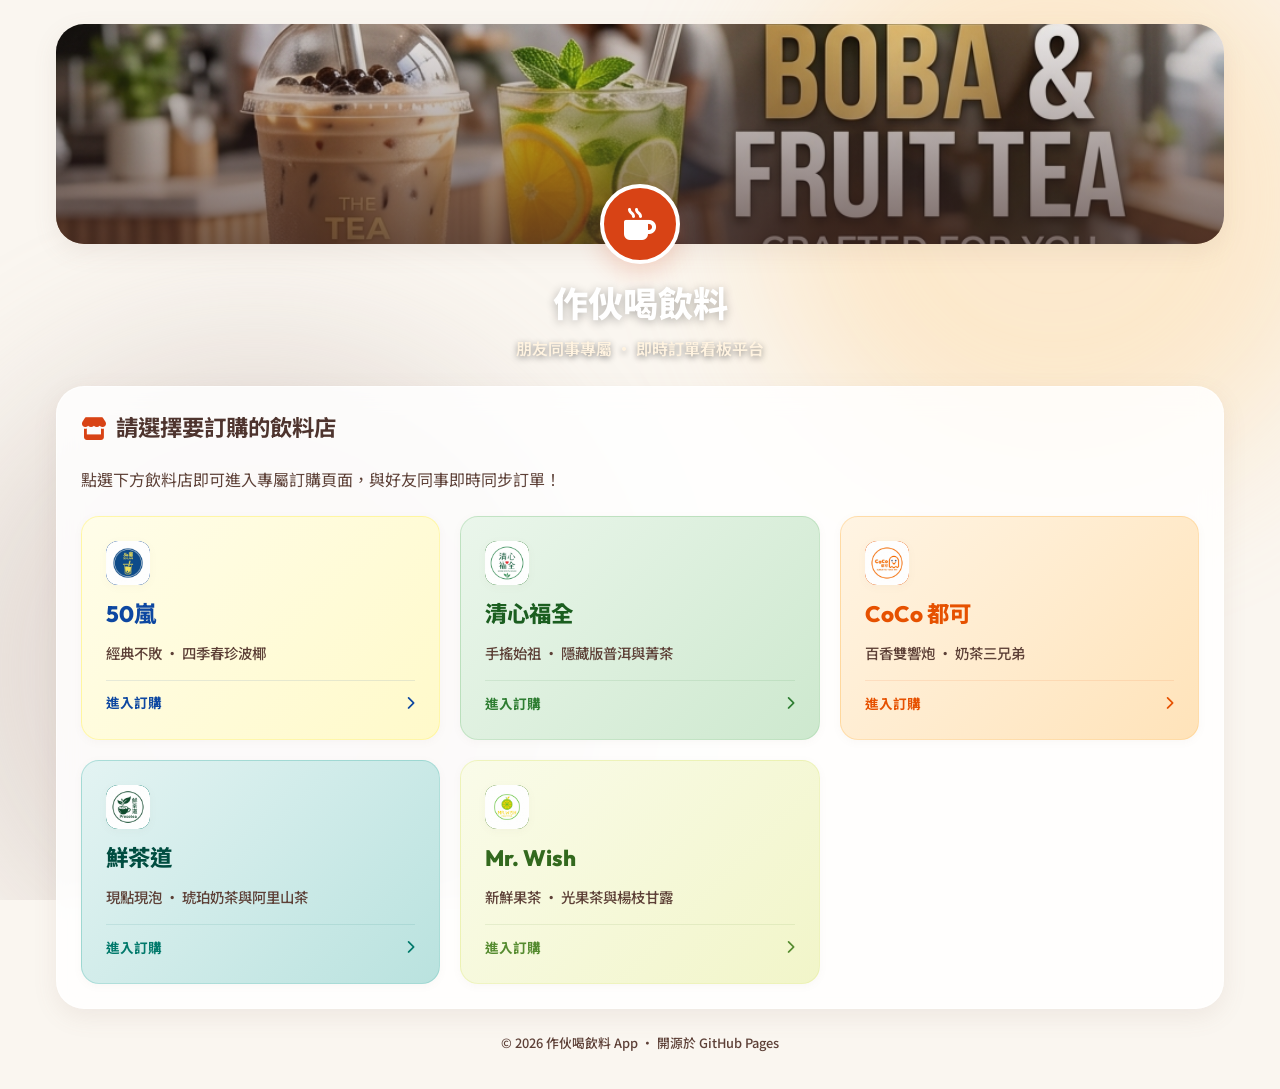
==== index.html @ 246eeb8b "feat: add brand logos to homepage cards and shop pages" ====
<!DOCTYPE html>
<html lang="zh-TW">
<head>
  <meta charset="UTF-8">
  <meta name="viewport" content="width=device-width, initial-scale=1.0">
  <title>作伙喝飲料！- 即時飲料訂購系統</title>
  
  <!-- SEO & Social Share (Open Graph) -->
  <meta name="description" content="讓朋友和同事輕鬆一起訂購飲料的即時系統。選擇喜歡的飲料店，大家就能即時看到所有人的訂單，再也不怕訂錯或漏單！">
  <meta property="og:title" content="作伙喝飲料！- 即時飲料訂購系統">
  <meta property="og:description" content="選擇飲料店、輸入姓名與冰度甜度，即時連線看板讓所有人看到目前訂購情形，快來一起訂飲料吧！">
  <meta property="og:type" content="website">
  <meta property="og:url" content="https://changyiwu.github.io/drink-ordering-gh/">
  <meta property="og:image" content="https://changyiwu.github.io/drink-ordering-gh/drink_banner.png">
  
  <!-- Noto Sans TC & Outfit Google Fonts -->
  <link rel="preconnect" href="https://fonts.googleapis.com">
  <link rel="preconnect" href="https://fonts.gstatic.com" crossorigin>
  <link href="https://fonts.googleapis.com/css2?family=Noto+Sans+TC:wght@300;400;500;700&family=Outfit:wght@300;400;600;800&display=swap" rel="stylesheet">
  
  <!-- FontAwesome Icons for modern look -->
  <link rel="stylesheet" href="https://cdnjs.cloudflare.com/ajax/libs/font-awesome/6.4.0/css/all.min.css">
  
  <!-- Custom CSS -->
  <link rel="stylesheet" href="styles.css">
</head>
<body>
  <!-- Background decorative blobs for premium gradient UI -->
  <div class="glass-bg-blobs">
    <div class="blob blob-1"></div>
    <div class="blob blob-2"></div>
  </div>

  <div class="app-container">
    <!-- Header banner section -->
    <header class="app-header">
      <div class="banner-wrapper">
        <img src="drink_banner.png" alt="美味茶飲橫幅" class="header-banner">
        <div class="banner-overlay"></div>
      </div>
      <div class="header-title-container">
        <div class="logo-badge"><i class="fa-solid fa-mug-hot"></i></div>
        <h1>作伙喝飲料</h1>
        <p class="subtitle">朋友同事專屬 · 即時訂單看板平台</p>
      </div>
    </header>

    <main class="app-main">
      <section class="shop-selection-section glass-card" style="grid-column: 1 / -1;">
        <h2><i class="fa-solid fa-store"></i> 請選擇要訂購的飲料店</h2>
        <p class="section-desc" style="color: var(--text-muted); margin-bottom: 24px; font-size: 1rem;">點選下方飲料店即可進入專屬訂購頁面，與好友同事即時同步訂單！</p>
        
        <div class="shop-grid">
          <a href="shop.html?shop=50lan" class="shop-card theme-50lan">
            <div class="shop-card-content">
              <div class="shop-logo"><img src="logo_50lan.png" alt="50嵐 Logo"></div>
              <h3>50嵐</h3>
              <p>經典不敗 ‧ 四季春珍波椰</p>
            </div>
            <div class="shop-card-action">
              <span>進入訂購</span> <i class="fa-solid fa-chevron-right"></i>
            </div>
          </a>

          <a href="shop.html?shop=chingshin" class="shop-card theme-chingshin">
            <div class="shop-card-content">
              <div class="shop-logo"><img src="logo_chingshin.png" alt="清心福全 Logo"></div>
              <h3>清心福全</h3>
              <p>手搖始祖 ‧ 隱藏版普洱與菁茶</p>
            </div>
            <div class="shop-card-action">
              <span>進入訂購</span> <i class="fa-solid fa-chevron-right"></i>
            </div>
          </a>

          <a href="shop.html?shop=coco" class="shop-card theme-coco">
            <div class="shop-card-content">
              <div class="shop-logo"><img src="logo_coco.png" alt="CoCo 都可 Logo"></div>
              <h3>CoCo 都可</h3>
              <p>百香雙響炮 ‧ 奶茶三兄弟</p>
            </div>
            <div class="shop-card-action">
              <span>進入訂購</span> <i class="fa-solid fa-chevron-right"></i>
            </div>
          </a>

          <a href="shop.html?shop=presotea" class="shop-card theme-presotea">
            <div class="shop-card-content">
              <div class="shop-logo"><img src="logo_presotea.png" alt="鮮茶道 Logo"></div>
              <h3>鮮茶道</h3>
              <p>現點現泡 ‧ 琥珀奶茶與阿里山茶</p>
            </div>
            <div class="shop-card-action">
              <span>進入訂購</span> <i class="fa-solid fa-chevron-right"></i>
            </div>
          </a>

          <a href="shop.html?shop=mrwish" class="shop-card theme-mrwish">
            <div class="shop-card-content">
              <div class="shop-logo"><img src="logo_mrwish.png" alt="Mr. Wish Logo"></div>
              <h3>Mr. Wish</h3>
              <p>新鮮果茶 ‧ 光果茶與楊枝甘露</p>
            </div>
            <div class="shop-card-action">
              <span>進入訂購</span> <i class="fa-solid fa-chevron-right"></i>
            </div>
          </a>
        </div>
      </section>
    </main>

    <footer class="app-footer">
      <p>© 2026 作伙喝飲料 App · 開源於 GitHub Pages</p>
    </footer>
  </div>
</body>
</html>
---- styles.css ----
/* Base System Tokens */
:root {
  --font-main: 'Noto Sans TC', sans-serif;
  --font-display: 'Outfit', 'Noto Sans TC', sans-serif;

  /* Color Palette - Elegant Tea & Coffee Theme */
  --bg-primary: #FAF6F0;
  --text-main: #3E2723;
  --text-muted: #5D4037; /* Darker warm brown for better contrast */
  
  --primary-color: #D84315; /* Rich Amber Orange */
  --primary-light: #FF8A65;
  --primary-dark: #BF360C;
  --primary-glow: rgba(216, 67, 21, 0.2);

  --accent-color: #4E342E; /* Warm Espresso Brown */
  --accent-glow: rgba(78, 52, 46, 0.15);
  
  --card-bg-light: rgba(255, 255, 255, 0.85);
  --card-border: rgba(255, 255, 255, 0.6);
  --input-bg: #FFFFFF;
  --input-border: #E0D4C3;
  --input-focus-border: #D84315;
  
  --shadow-sm: 0 2px 8px rgba(141, 110, 99, 0.05);
  --shadow-md: 0 8px 24px rgba(141, 110, 99, 0.1);
  --shadow-lg: 0 16px 48px rgba(141, 110, 99, 0.15);
  
  --radius-sm: 10px;
  --radius-md: 18px;
  --radius-lg: 28px;
  
  --transition-smooth: all 0.3s cubic-bezier(0.25, 0.8, 0.25, 1);
  --transition-fast: all 0.15s ease;
}

/* Reset & Base Styles */
* {
  box-sizing: border-box;
  margin: 0;
  padding: 0;
}

body {
  font-family: var(--font-main);
  background-color: var(--bg-primary);
  color: var(--text-main);
  min-height: 100vh;
  min-height: 100dvh; /* Dynamic viewport height for modern browsers & in-app browsers */
  overflow-x: hidden;
  position: relative;
  line-height: 1.6;
}

/* Ambient Background Blobs for Glassmorphism depth */
.glass-bg-blobs {
  position: fixed;
  top: 0;
  left: 0;
  width: 100vw;
  height: 100vh;
  z-index: -1;
  overflow: hidden;
  pointer-events: none;
}

.blob {
  position: absolute;
  border-radius: 50%;
  filter: blur(80px);
  opacity: 0.45;
  animation: floatBlobs 12s infinite alternate ease-in-out;
}

.blob-1 {
  top: -10%;
  right: -5%;
  width: 45vw;
  height: 45vw;
  background: radial-gradient(circle, #FFE0B2 0%, #FFCC80 100%);
}

.blob-2 {
  bottom: -10%;
  left: -5%;
  width: 50vw;
  height: 50vw;
  background: radial-gradient(circle, #D7CCC8 0%, #BCAAA4 100%);
  animation-delay: -4s;
}

@keyframes floatBlobs {
  0% {
    transform: translate(0, 0) scale(1);
  }
  100% {
    transform: translate(4%, 6%) scale(1.1);
  }
}

/* Main Layout Wrapper */
.app-container {
  max-width: 1200px;
  margin: 0 auto;
  padding: 24px 16px;
  display: flex;
  flex-direction: column;
  min-height: 100vh;
  min-height: 100dvh;
}

/* Header & Banner Styles */
.app-header {
  margin-bottom: 24px;
  text-align: center;
  position: relative;
}

.banner-wrapper {
  width: 100%;
  height: 220px;
  border-radius: var(--radius-lg);
  overflow: hidden;
  position: relative;
  box-shadow: var(--shadow-md);
}

.header-banner {
  width: 100%;
  height: 100%;
  object-fit: cover;
  object-position: center;
  transition: var(--transition-smooth);
}

.banner-wrapper:hover .header-banner {
  transform: scale(1.03);
}

.banner-overlay {
  position: absolute;
  top: 0;
  left: 0;
  width: 100%;
  height: 100%;
  background: linear-gradient(to bottom, rgba(62, 39, 35, 0.1), rgba(62, 39, 35, 0.7));
}

.header-title-container {
  margin-top: -60px;
  position: relative;
  z-index: 10;
  padding: 0 20px;
}

.logo-badge {
  width: 80px;
  height: 80px;
  background-color: var(--primary-color);
  color: #FFFFFF;
  border-radius: 50%;
  display: inline-flex;
  align-items: center;
  justify-content: center;
  font-size: 2rem;
  box-shadow: 0 8px 24px var(--primary-glow);
  border: 4px solid #FFFFFF;
  margin-bottom: 12px;
}

.app-header h1 {
  font-family: var(--font-display);
  font-size: 2.2rem;
  font-weight: 800;
  color: #FFFFFF;
  text-shadow: 0 2px 10px rgba(0,0,0,0.3);
  margin-bottom: 4px;
}

.app-header .subtitle {
  font-size: 1rem;
  color: #FFF3E0; /* Brighter cream for better contrast */
  font-weight: 600; /* Slightly bolder */
  text-shadow: 0 2px 6px rgba(0,0,0,0.45);
}

/* Responsive Main Grid */
.app-main {
  display: grid;
  grid-template-columns: 1fr;
  gap: 24px;
  flex-grow: 1;
}

@media (min-width: 900px) {
  .app-main {
    grid-template-columns: 380px 1fr;
    align-items: start;
  }
}

/* Glassmorphism Cards */
.glass-card {
  background: var(--card-bg-light);
  border: 1px solid var(--card-border);
  border-radius: var(--radius-lg);
  padding: 24px;
  box-shadow: var(--shadow-md);
  backdrop-filter: blur(12px);
  -webkit-backdrop-filter: blur(12px);
  transition: var(--transition-smooth);
}

.glass-card:hover {
  box-shadow: var(--shadow-lg);
  border-color: rgba(255, 255, 255, 0.85);
}

/* Headings */
h2 {
  font-family: var(--font-display);
  font-size: 1.4rem;
  font-weight: 700;
  margin-bottom: 20px;
  color: var(--accent-color);
  display: flex;
  align-items: center;
  gap: 10px;
}

h2 i {
  color: var(--primary-color);
}

/* Form Styles */
.input-group {
  display: flex;
  flex-direction: column;
  margin-bottom: 18px;
  position: relative;
}

.input-group label {
  font-size: 0.9rem;
  font-weight: 700;
  color: var(--text-muted);
  margin-bottom: 8px;
  display: flex;
  align-items: center;
  gap: 6px;
}

.input-group label i {
  color: var(--primary-light);
}

.required {
  color: var(--primary-color);
  margin-left: 2px;
}

input[type="text"],
input[type="number"],
select {
  width: 100%;
  padding: 12px 16px;
  font-size: 1rem;
  font-family: var(--font-main);
  background-color: var(--input-bg);
  border: 1.5px solid var(--input-border);
  border-radius: var(--radius-sm);
  color: var(--text-main);
  outline: none;
  transition: var(--transition-smooth);
}

input[type="text"]:focus,
input[type="number"]:focus,
select:focus {
  border-color: var(--input-focus-border);
  box-shadow: 0 0 0 4px var(--primary-glow);
}

/* Number Stepper Custom Design */
.number-stepper {
  display: flex;
  align-items: center;
  border: 1.5px solid var(--input-border);
  border-radius: var(--radius-sm);
  background-color: var(--input-bg);
  overflow: hidden;
  transition: var(--transition-smooth);
}

.number-stepper:focus-within {
  border-color: var(--input-focus-border);
  box-shadow: 0 0 0 4px var(--primary-glow);
}

.number-stepper input[type="number"] {
  border: none;
  text-align: center;
  padding: 10px;
  border-radius: 0;
  -moz-appearance: textfield;
}

.number-stepper input[type="number"]::-webkit-outer-spin-button,
.number-stepper input[type="number"]::-webkit-inner-spin-button {
  -webkit-appearance: none;
  margin: 0;
}

.stepper-btn {
  background: none;
  border: none;
  width: 44px;
  height: 44px;
  cursor: pointer;
  color: var(--text-muted);
  display: flex;
  align-items: center;
  justify-content: center;
  transition: var(--transition-fast);
}

.stepper-btn:hover {
  background-color: #F5EBE0;
  color: var(--primary-color);
}

/* Select wrapper and arrow */
.select-wrapper {
  position: relative;
  width: 100%;
}

select {
  appearance: none;
  -webkit-appearance: none;
  -moz-appearance: none;
  padding-right: 40px;
  cursor: pointer;
}

select:invalid {
  color: #7D6B60;
}

input::placeholder {
  color: #7D6B60;
  opacity: 0.7;
}

input::-webkit-input-placeholder {
  color: #7D6B60;
  opacity: 0.7;
}

.select-arrow {
  position: absolute;
  right: 16px;
  top: 50%;
  transform: translateY(-50%);
  color: var(--text-muted);
  pointer-events: none;
  font-size: 0.9rem;
  transition: var(--transition-smooth);
}

select:focus + .select-arrow {
  color: var(--primary-color);
  transform: translateY(-50%) rotate(180deg);
}

.form-row {
  display: flex;
  gap: 16px;
}

.width-half {
  flex: 1;
}

/* Submit Button */
.submit-btn {
  width: 100%;
  background-color: var(--primary-color);
  color: #FFFFFF;
  border: none;
  border-radius: var(--radius-sm);
  padding: 14px;
  font-size: 1.1rem;
  font-weight: 700;
  font-family: var(--font-display);
  cursor: pointer;
  display: flex;
  align-items: center;
  justify-content: center;
  gap: 8px;
  box-shadow: 0 4px 12px var(--primary-glow);
  transition: var(--transition-smooth);
  margin-top: 10px;
}

.submit-btn:hover {
  background-color: var(--primary-dark);
  transform: translateY(-2px);
  box-shadow: 0 6px 20px var(--primary-glow);
}

.submit-btn:active {
  transform: translateY(0);
}

/* Form Validation Error Styles */
.input-group.invalid input,
.input-group.invalid select,
.input-group.invalid .number-stepper {
  border-color: #E53935;
}

.input-group.invalid .error-msg {
  display: block;
}

.error-msg {
  font-size: 0.8rem;
  color: #E53935;
  margin-top: 5px;
  display: none;
  font-weight: 500;
}

/* Stats Cards Dashboard */
.board-header {
  display: flex;
  justify-content: space-between;
  align-items: center;
  margin-bottom: 20px;
  flex-wrap: wrap;
  gap: 10px;
}

.board-header h2 {
  margin-bottom: 0;
}

.live-indicator {
  display: inline-flex;
  align-items: center;
  gap: 6px;
  background-color: rgba(76, 175, 80, 0.12);
  color: #2E7D32;
  padding: 6px 12px;
  border-radius: 20px;
  font-size: 0.85rem;
  font-weight: 700;
  border: 1px solid rgba(76, 175, 80, 0.2);
}

.pulse-dot {
  width: 8px;
  height: 8px;
  background-color: #4CAF50;
  border-radius: 50%;
  animation: pulse 1.5s infinite;
}

@keyframes pulse {
  0% {
    transform: scale(0.95);
    box-shadow: 0 0 0 0 rgba(76, 175, 80, 0.7);
  }
  70% {
    transform: scale(1);
    box-shadow: 0 0 0 8px rgba(76, 175, 80, 0);
  }
  100% {
    transform: scale(0.95);
    box-shadow: 0 0 0 0 rgba(76, 175, 80, 0);
  }
}

.stats-container {
  display: grid;
  grid-template-columns: 1fr 1fr;
  gap: 16px;
  margin-bottom: 24px;
}

.stat-card {
  background-color: rgba(255, 255, 255, 0.6);
  border: 1px solid rgba(255, 255, 255, 0.4);
  padding: 16px;
  border-radius: var(--radius-md);
  display: flex;
  align-items: center;
  gap: 12px;
  transition: var(--transition-smooth);
}

.stat-card:hover {
  transform: translateY(-2px);
  background-color: rgba(255, 255, 255, 0.95);
}

.stat-icon {
  width: 48px;
  height: 48px;
  border-radius: var(--radius-sm);
  display: flex;
  align-items: center;
  justify-content: center;
  font-size: 1.3rem;
}

.icon-blue {
  background-color: #E3F2FD;
  color: #1E88E5;
}

.icon-orange {
  background-color: #FBE9E7;
  color: #D84315;
}

.stat-info {
  display: flex;
  flex-direction: column;
}

.stat-label {
  font-size: 0.8rem;
  color: var(--text-muted);
  font-weight: 500;
}

.stat-value {
  font-family: var(--font-display);
  font-size: 1.4rem;
  font-weight: 800;
  color: var(--accent-color);
}

/* Orders List & Table styling */
.orders-list-wrapper {
  display: flex;
  flex-direction: column;
  overflow: hidden;
  border: 1px solid rgba(224, 212, 195, 0.5);
  border-radius: var(--radius-md);
  background-color: rgba(255, 255, 255, 0.4);
}

.orders-table-header {
  display: grid;
  grid-template-columns: 2.5fr 3.5fr 4fr 1.5fr 1fr;
  padding: 14px 16px;
  background-color: rgba(224, 212, 195, 0.3);
  font-weight: 700;
  font-size: 0.9rem;
  color: var(--accent-color);
  border-bottom: 1px solid rgba(224, 212, 195, 0.5);
}

.orders-list {
  max-height: 400px;
  overflow-y: auto;
  min-height: 100px;
}

.order-row {
  display: grid;
  grid-template-columns: 2.5fr 3.5fr 4fr 1.5fr 1fr;
  padding: 14px 16px;
  border-bottom: 1px solid rgba(224, 212, 195, 0.3);
  align-items: center;
  font-size: 0.95rem;
  background-color: rgba(255, 255, 255, 0.25);
  animation: slideIn 0.3s ease-out;
  transition: var(--transition-fast);
}

@keyframes slideIn {
  from {
    opacity: 0;
    transform: translateY(8px);
  }
  to {
    opacity: 1;
    transform: translateY(0);
  }
}

.order-row:last-child {
  border-bottom: none;
}

.order-row:hover {
  background-color: rgba(255, 255, 255, 0.7);
}

.col-name {
  font-weight: 700;
  color: var(--accent-color);
}

.col-drink {
  font-weight: 500;
  color: var(--text-main);
  padding-right: 8px;
}

.badge-wrapper {
  display: flex;
  gap: 6px;
  flex-wrap: wrap;
}

.badge {
  display: inline-flex;
  align-items: center;
  padding: 3px 8px;
  border-radius: 6px;
  font-size: 0.75rem;
  font-weight: 700;
}

.badge-sweetness {
  background-color: #FFF3E0;
  color: #D84315; /* Darker amber-orange */
  border: 1px solid #FFCC80;
}

.badge-ice {
  background-color: #E0F7FA;
  color: #006064; /* Darker cyan */
  border: 1px solid #80DEEA;
}

.badge-cups {
  background-color: var(--primary-glow);
  color: var(--primary-dark);
  font-weight: 800;
  padding: 4px 8px;
  border-radius: 8px;
  font-size: 0.9rem;
  display: inline-block;
  text-align: center;
}

.delete-order-btn {
  background: none;
  border: none;
  color: #C62828;
  cursor: pointer;
  opacity: 0.5;
  width: 32px;
  height: 32px;
  border-radius: 50%;
  display: inline-flex;
  align-items: center;
  justify-content: center;
  transition: var(--transition-fast);
}

.delete-order-btn:hover {
  opacity: 1;
  background-color: #FFEBEE;
}

/* Skeleton Loading styles */
.skeleton-loader {
  padding: 16px;
}

.skeleton-row {
  height: 36px;
  background: linear-gradient(90deg, rgba(224, 212, 195, 0.2) 25%, rgba(224, 212, 195, 0.4) 37%, rgba(224, 212, 195, 0.2) 63%);
  background-size: 400% 100%;
  animation: skeleton-loading 1.4s ease infinite;
  margin-bottom: 12px;
  border-radius: 6px;
}

.skeleton-row:last-child {
  margin-bottom: 0;
}

@keyframes skeleton-loading {
  0% {
    background-position: 100% 50%;
  }
  100% {
    background-position: 0% 50%;
  }
}

/* Empty State Card */
.empty-state {
  display: flex;
  flex-direction: column;
  align-items: center;
  justify-content: center;
  padding: 48px 24px;
  text-align: center;
}

.empty-icon {
  font-size: 3rem;
  color: var(--text-muted);
  opacity: 0.4;
  margin-bottom: 12px;
  animation: wobble 3s infinite ease-in-out;
}

@keyframes wobble {
  0%, 100% { transform: rotate(0deg); }
  15% { transform: rotate(-5deg); }
  30% { transform: rotate(5deg); }
  45% { transform: rotate(-3deg); }
  60% { transform: rotate(3deg); }
}

.empty-state h3 {
  font-size: 1.1rem;
  color: var(--accent-color);
  margin-bottom: 4px;
}

.empty-state p {
  font-size: 0.9rem;
  color: var(--text-muted);
}

.hidden {
  display: none !important;
}

/* Responsive Table Layout for In-App Mobile Browsers */
@media (max-width: 650px) {
  .orders-table-header {
    display: none;
  }

  .order-row {
    grid-template-columns: 1fr 1fr;
    grid-template-rows: auto auto;
    gap: 8px;
    padding: 16px;
    border-bottom: 1px solid rgba(224, 212, 195, 0.4);
  }

  .col-name {
    grid-column: 1;
    grid-row: 1;
    font-size: 1.1rem;
  }

  .col-cups {
    grid-column: 2;
    grid-row: 1;
    text-align: right;
  }

  .col-drink {
    grid-column: 1;
    grid-row: 2;
    font-size: 0.95rem;
    color: var(--text-main);
  }

  .col-specs {
    grid-column: 1 / span 2;
    grid-row: 3;
    margin-top: 4px;
  }

  .col-action {
    grid-column: 2;
    grid-row: 2;
    text-align: right;
    align-self: center;
  }

  .delete-order-btn {
    opacity: 0.9;
  }
}

/* Footer */
.app-footer {
  text-align: center;
  padding: 24px 0 12px;
  font-size: 0.8rem;
  color: var(--text-muted);
  font-weight: 500;
}

/* Toast Notification styling */
.toast {
  position: fixed;
  bottom: 24px;
  left: 50%;
  transform: translateX(-50%) translateY(0);
  background-color: var(--accent-color);
  color: #FFFFFF;
  padding: 12px 24px;
  border-radius: 30px;
  box-shadow: var(--shadow-lg);
  z-index: 999;
  font-weight: 700;
  display: flex;
  align-items: center;
  gap: 10px;
  animation: toastFadeIn 0.3s cubic-bezier(0.175, 0.885, 0.32, 1.275);
  transition: opacity 0.3s ease;
}

.toast.success {
  background-color: #2E7D32;
  border: 1px solid rgba(255, 255, 255, 0.2);
}

.toast.error {
  background-color: #C62828;
}

@keyframes toastFadeIn {
  from {
    opacity: 0;
    transform: translateX(-50%) translateY(20px);
  }
  to {
    opacity: 1;
    transform: translateX(-50%) translateY(0);
  }
}

/* Dynamic Brand Body Themes */
body.theme-50lan {
  --primary-color: #0D47A1;
  --primary-light: #42A5F5;
  --primary-dark: #1565C0;
  --primary-glow: rgba(13, 71, 161, 0.2);
  --input-focus-border: #0D47A1;
}
body.theme-chingshin {
  --primary-color: #2E7D32;
  --primary-light: #81C784;
  --primary-dark: #1B5E20;
  --primary-glow: rgba(46, 125, 50, 0.2);
  --input-focus-border: #2E7D32;
}
body.theme-coco {
  --primary-color: #E65100;
  --primary-light: #FFB74D;
  --primary-dark: #B33600;
  --primary-glow: rgba(230, 81, 0, 0.2);
  --input-focus-border: #E65100;
}
body.theme-presotea {
  --primary-color: #00796B;
  --primary-light: #4DB6AC;
  --primary-dark: #004D40;
  --primary-glow: rgba(0, 121, 107, 0.2);
  --input-focus-border: #00796B;
}
body.theme-mrwish {
  --primary-color: #558B2F;
  --primary-light: #AED581;
  --primary-dark: #33691E;
  --primary-glow: rgba(85, 139, 47, 0.2);
  --input-focus-border: #558B2F;
}

/* Shop Selection Page Styles */
.shop-grid {
  display: grid;
  grid-template-columns: repeat(auto-fill, minmax(280px, 1fr));
  gap: 20px;
  margin-top: 10px;
}

.shop-card {
  display: flex;
  flex-direction: column;
  justify-content: space-between;
  text-decoration: none;
  color: inherit;
  border-radius: var(--radius-md);
  border: 1px solid var(--card-border);
  padding: 24px;
  min-height: 180px;
  transition: var(--transition-smooth);
  box-shadow: var(--shadow-sm);
  backdrop-filter: blur(8px);
  -webkit-backdrop-filter: blur(8px);
}

.shop-card-content h3 {
  font-family: var(--font-display);
  font-size: 1.4rem;
  font-weight: 800;
  margin-bottom: 8px;
}

.shop-card-content p {
  font-size: 0.9rem;
  color: var(--text-muted);
  font-weight: 500;
  margin-bottom: 16px;
}

.shop-logo {
  width: 44px;
  height: 44px;
  border-radius: 12px;
  display: flex;
  align-items: center;
  justify-content: center;
  font-size: 1.2rem;
  margin-bottom: 12px;
  box-shadow: var(--shadow-sm);
  overflow: hidden;
  background-color: #FFFFFF;
}

.shop-logo img {
  width: 100%;
  height: 100%;
  object-fit: cover;
  border-radius: inherit;
}

.logo-badge img {
  width: 100%;
  height: 100%;
  object-fit: cover;
  border-radius: inherit;
}

.shop-card-action {
  display: flex;
  align-items: center;
  justify-content: space-between;
  font-size: 0.85rem;
  font-weight: 700;
  border-top: 1px solid rgba(0, 0, 0, 0.05);
  padding-top: 12px;
  margin-top: auto;
  transition: var(--transition-smooth);
}

.shop-card-action i {
  transition: var(--transition-fast);
}

.shop-card:hover {
  transform: translateY(-5px);
  box-shadow: var(--shadow-lg);
}

.shop-card:hover .shop-card-action i {
  transform: translateX(4px);
}

/* Individual Shop Card Colors & Gradients */
.theme-50lan.shop-card {
  background: linear-gradient(135deg, rgba(255, 253, 231, 0.9) 0%, rgba(255, 249, 196, 0.9) 100%);
  border-color: rgba(255, 241, 118, 0.5);
}
.theme-50lan .shop-logo {
  background-color: #0D47A1;
  color: #FFEB3B;
}
.theme-50lan.shop-card h3 {
  color: #0D47A1;
}
.theme-50lan .shop-card-action {
  color: #0D47A1;
  border-color: rgba(13, 71, 161, 0.1);
}

.theme-chingshin.shop-card {
  background: linear-gradient(135deg, rgba(232, 245, 233, 0.9) 0%, rgba(200, 230, 201, 0.9) 100%);
  border-color: rgba(165, 214, 167, 0.5);
}
.theme-chingshin .shop-logo {
  background-color: #2E7D32;
  color: #FFFFFF;
}
.theme-chingshin.shop-card h3 {
  color: #1B5E20;
}
.theme-chingshin .shop-card-action {
  color: #2E7D32;
  border-color: rgba(46, 125, 50, 0.1);
}

.theme-coco.shop-card {
  background: linear-gradient(135deg, rgba(255, 243, 224, 0.9) 0%, rgba(255, 224, 178, 0.9) 100%);
  border-color: rgba(255, 204, 128, 0.5);
}
.theme-coco .shop-logo {
  background-color: #E65100;
  color: #FFFFFF;
}
.theme-coco.shop-card h3 {
  color: #E65100;
}
.theme-coco .shop-card-action {
  color: #E65100;
  border-color: rgba(230, 81, 0, 0.1);
}

.theme-presotea.shop-card {
  background: linear-gradient(135deg, rgba(224, 242, 241, 0.9) 0%, rgba(178, 223, 219, 0.9) 100%);
  border-color: rgba(128, 203, 196, 0.5);
}
.theme-presotea .shop-logo {
  background-color: #00796B;
  color: #FFFFFF;
}
.theme-presotea.shop-card h3 {
  color: #004D40;
}
.theme-presotea .shop-card-action {
  color: #00796B;
  border-color: rgba(0, 121, 107, 0.1);
}

.theme-mrwish.shop-card {
  background: linear-gradient(135deg, rgba(249, 251, 231, 0.9) 0%, rgba(240, 244, 195, 0.9) 100%);
  border-color: rgba(230, 238, 156, 0.5);
}
.theme-mrwish .shop-logo {
  background-color: #558B2F;
  color: #FFFFFF;
}
.theme-mrwish.shop-card h3 {
  color: #33691E;
}
.theme-mrwish .shop-card-action {
  color: #558B2F;
  border-color: rgba(85, 139, 47, 0.1);
}

/* Shop Header Action Panel */
.shop-header-actions {
  display: flex;
  justify-content: space-between;
  align-items: center;
  margin-bottom: 24px;
  width: 100%;
}

.back-btn {
  text-decoration: none;
  background-color: var(--card-bg-light);
  border: 1px solid var(--card-border);
  color: var(--text-main);
  padding: 8px 16px;
  border-radius: 20px;
  font-size: 0.9rem;
  font-weight: 700;
  display: inline-flex;
  align-items: center;
  gap: 8px;
  box-shadow: var(--shadow-sm);
  transition: var(--transition-smooth);
}

.back-btn:hover {
  background-color: #FFFFFF;
  transform: translateX(-3px);
  box-shadow: var(--shadow-md);
}

/* Statistics Table Styles */
.summary-section {
  margin-top: 24px;
}

.stats-table-wrapper {
  overflow: hidden;
  border: 1px solid rgba(224, 212, 195, 0.5);
  border-radius: var(--radius-md);
  background-color: rgba(255, 255, 255, 0.4);
  margin-top: 12px;
}

.stats-table {
  width: 100%;
  border-collapse: collapse;
  text-align: left;
  font-size: 0.95rem;
}

.stats-table th {
  padding: 12px 16px;
  background-color: rgba(224, 212, 195, 0.3);
  font-weight: 700;
  color: var(--accent-color);
  border-bottom: 1px solid rgba(224, 212, 195, 0.5);
}

.stats-table td {
  padding: 12px 16px;
  border-bottom: 1px solid rgba(224, 212, 195, 0.2);
  color: var(--text-main);
}

.stats-table tr:last-child td {
  border-bottom: none;
}

.stats-table tr:hover td {
  background-color: rgba(255, 255, 255, 0.5);
}

.stats-table .summary-row-total {
  font-weight: 800;
  background-color: rgba(224, 212, 195, 0.15);
}

.stats-table .summary-row-total td {
  color: var(--accent-color);
  border-top: 1.5px solid rgba(224, 212, 195, 0.6);
}

/* Clear All Button */
.clear-btn-container {
  display: flex;
  justify-content: flex-end;
  margin-top: 16px;
}

.clear-btn {
  background-color: rgba(198, 40, 40, 0.1);
  color: #C62828;
  border: 1px solid rgba(198, 40, 40, 0.2);
  padding: 8px 16px;
  border-radius: 20px;
  font-size: 0.9rem;
  font-weight: 700;
  cursor: pointer;
  display: inline-flex;
  align-items: center;
  gap: 8px;
  transition: var(--transition-smooth);
}

.clear-btn:hover {
  background-color: #C62828;
  color: #FFFFFF;
  box-shadow: 0 4px 12px rgba(198, 40, 40, 0.2);
  transform: translateY(-1px);
}

.clear-btn:active {
  transform: translateY(0);
}
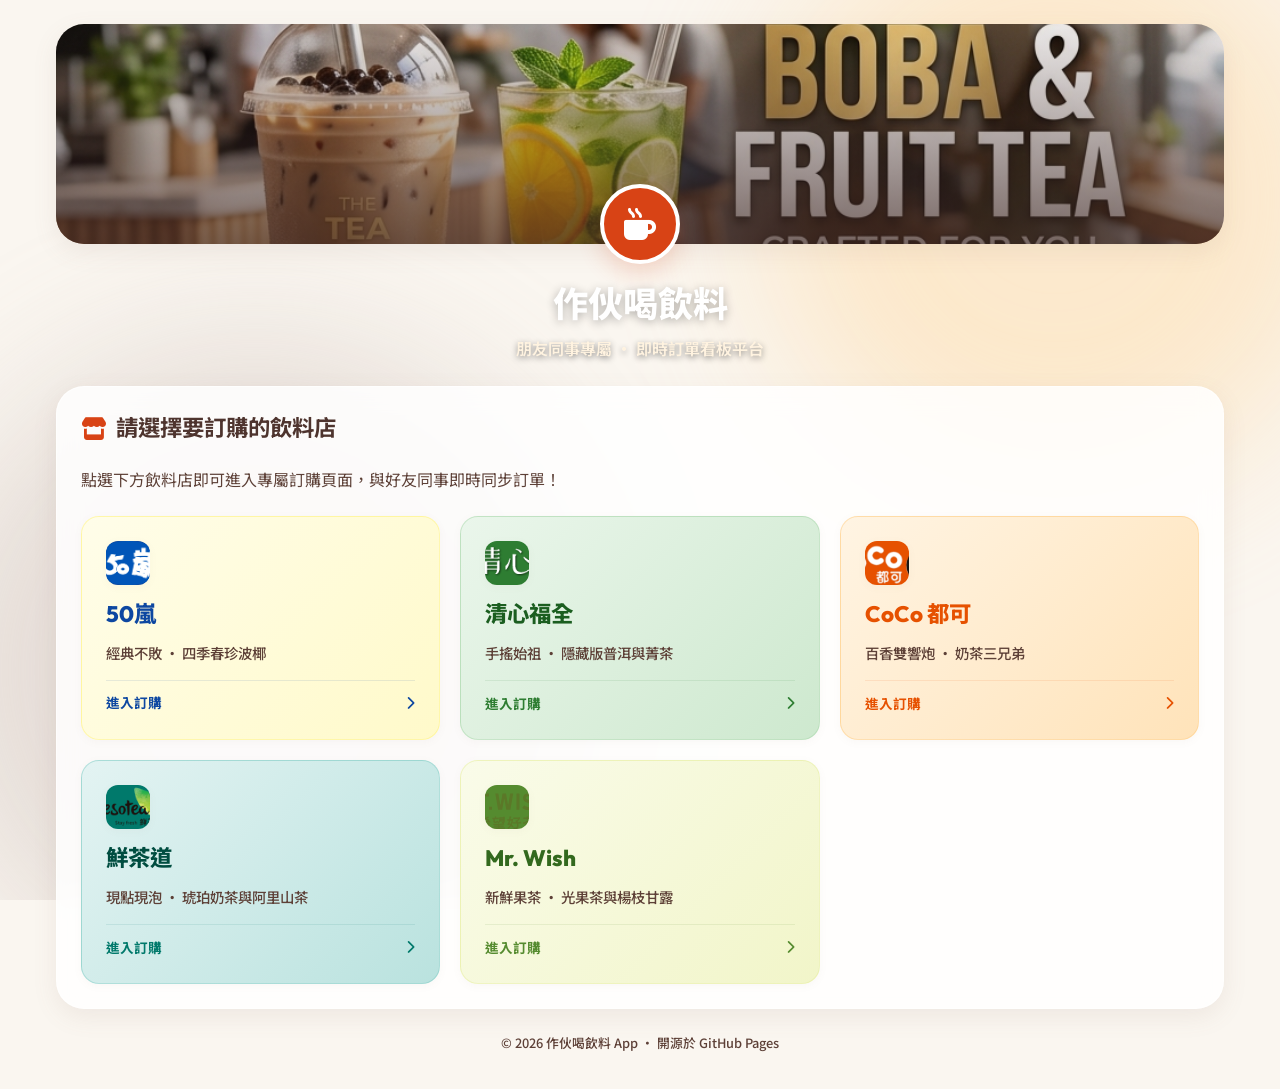
==== commit b8855f6f: "feat: replace placeholder logos with official brand logos" ====
--- a/index.html
+++ b/index.html
@@ -97,7 +97,7 @@
 
           <a href="shop.html?shop=mrwish" class="shop-card theme-mrwish">
             <div class="shop-card-content">
-              <div class="shop-logo"><img src="logo_mrwish.png" alt="Mr. Wish Logo"></div>
+              <div class="shop-logo"><img src="logo_mrwish.svg" alt="Mr. Wish Logo"></div>
               <h3>Mr. Wish</h3>
               <p>新鮮果茶 ‧ 光果茶與楊枝甘露</p>
             </div>
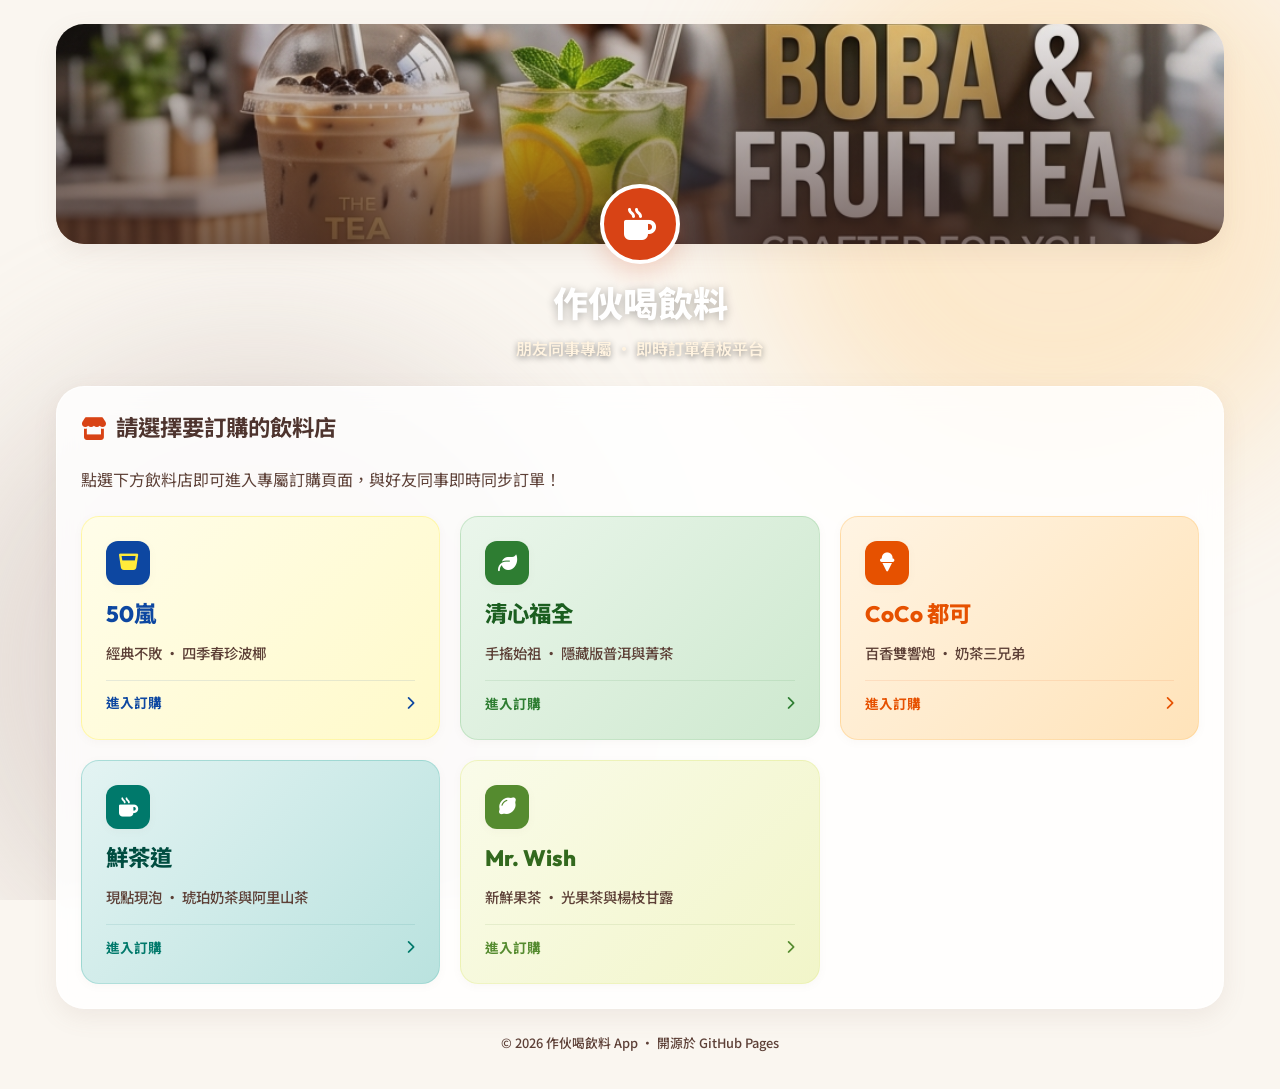
==== commit 4cf293b0: "feat: add complete online menu links to the header of shop page" ====
--- a/index.html
+++ b/index.html
@@ -53,7 +53,7 @@
         <div class="shop-grid">
           <a href="shop.html?shop=50lan" class="shop-card theme-50lan">
             <div class="shop-card-content">
-              <div class="shop-logo"><img src="logo_50lan.png" alt="50嵐 Logo"></div>
+              <div class="shop-logo"><i class="fa-solid fa-whiskey-glass"></i></div>
               <h3>50嵐</h3>
               <p>經典不敗 ‧ 四季春珍波椰</p>
             </div>
@@ -64,7 +64,7 @@
 
           <a href="shop.html?shop=chingshin" class="shop-card theme-chingshin">
             <div class="shop-card-content">
-              <div class="shop-logo"><img src="logo_chingshin.png" alt="清心福全 Logo"></div>
+              <div class="shop-logo"><i class="fa-solid fa-leaf"></i></div>
               <h3>清心福全</h3>
               <p>手搖始祖 ‧ 隱藏版普洱與菁茶</p>
             </div>
@@ -75,7 +75,7 @@
 
           <a href="shop.html?shop=coco" class="shop-card theme-coco">
             <div class="shop-card-content">
-              <div class="shop-logo"><img src="logo_coco.png" alt="CoCo 都可 Logo"></div>
+              <div class="shop-logo"><i class="fa-solid fa-ice-cream"></i></div>
               <h3>CoCo 都可</h3>
               <p>百香雙響炮 ‧ 奶茶三兄弟</p>
             </div>
@@ -86,7 +86,7 @@
 
           <a href="shop.html?shop=presotea" class="shop-card theme-presotea">
             <div class="shop-card-content">
-              <div class="shop-logo"><img src="logo_presotea.png" alt="鮮茶道 Logo"></div>
+              <div class="shop-logo"><i class="fa-solid fa-mug-hot"></i></div>
               <h3>鮮茶道</h3>
               <p>現點現泡 ‧ 琥珀奶茶與阿里山茶</p>
             </div>
@@ -97,7 +97,7 @@
 
           <a href="shop.html?shop=mrwish" class="shop-card theme-mrwish">
             <div class="shop-card-content">
-              <div class="shop-logo"><img src="logo_mrwish.svg" alt="Mr. Wish Logo"></div>
+              <div class="shop-logo"><i class="fa-solid fa-lemon"></i></div>
               <h3>Mr. Wish</h3>
               <p>新鮮果茶 ‧ 光果茶與楊枝甘露</p>
             </div>
--- a/styles.css
+++ b/styles.css
@@ -923,22 +923,6 @@
   font-size: 1.2rem;
   margin-bottom: 12px;
   box-shadow: var(--shadow-sm);
-  overflow: hidden;
-  background-color: #FFFFFF;
-}
-
-.shop-logo img {
-  width: 100%;
-  height: 100%;
-  object-fit: cover;
-  border-radius: inherit;
-}
-
-.logo-badge img {
-  width: 100%;
-  height: 100%;
-  object-fit: cover;
-  border-radius: inherit;
 }
 
 .shop-card-action {
@@ -1163,3 +1147,27 @@
   transform: translateY(0);
 }
 
+.menu-external-link {
+  color: #FFF3E0;
+  text-decoration: none;
+  font-size: 0.9rem;
+  font-weight: 700;
+  display: inline-flex;
+  align-items: center;
+  gap: 6px;
+  background-color: rgba(0, 0, 0, 0.25);
+  padding: 6px 14px;
+  border-radius: 20px;
+  box-shadow: var(--shadow-sm);
+  transition: var(--transition-smooth);
+  margin-top: 8px;
+  text-shadow: 0 1px 3px rgba(0,0,0,0.3);
+}
+
+.menu-external-link:hover {
+  background-color: rgba(0, 0, 0, 0.45);
+  transform: translateY(-1px);
+  color: #FFFFFF;
+}
+
+
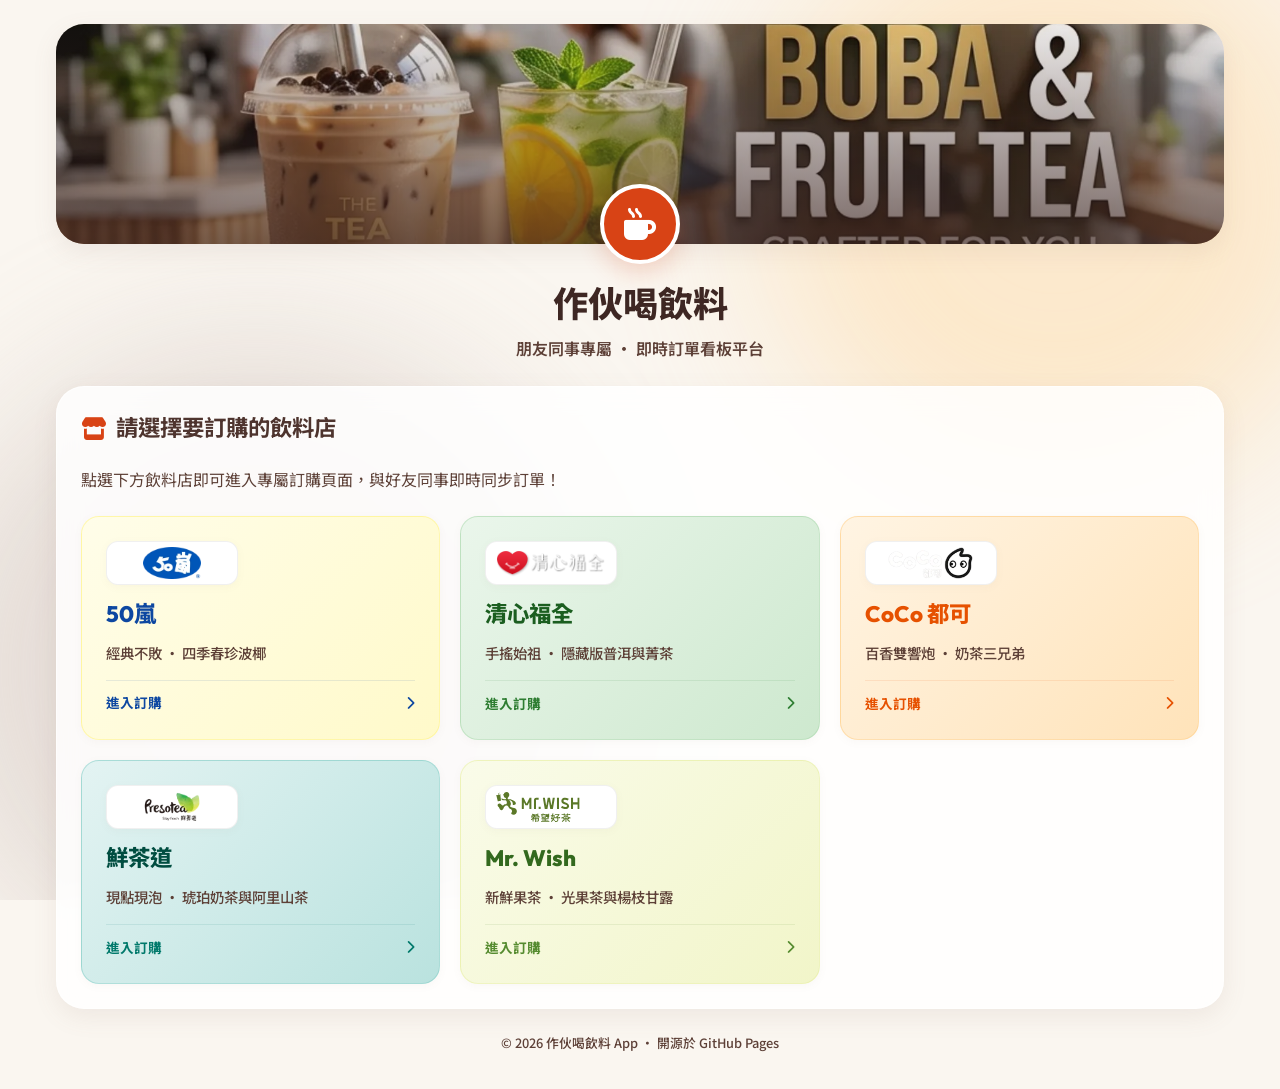
==== commit 32918ac4: "feat: 網站視覺、效能與可用性改善 視覺 - 標題與副標題改用深色：原本為白／米白，但實際落在 banner 下方的   米色頁面底色上，對比僅 1.02 幾乎不可讀，現為 12.8 與 8.65" ====
--- a/index.html
+++ b/index.html
@@ -11,8 +11,14 @@
   <meta property="og:description" content="選擇飲料店、輸入姓名與冰度甜度，即時連線看板讓所有人看到目前訂購情形，快來一起訂飲料吧！">
   <meta property="og:type" content="website">
   <meta property="og:url" content="https://changyiwu.github.io/drink-ordering-gh/">
-  <meta property="og:image" content="https://changyiwu.github.io/drink-ordering-gh/drink_banner.png">
-  
+  <meta property="og:image" content="https://changyiwu.github.io/drink-ordering-gh/drink_banner_og.jpg">
+  <meta property="og:image:width" content="1200">
+  <meta property="og:image:height" content="630">
+
+  <!-- Favicon & 行動瀏覽器主題色 -->
+  <link rel="icon" href="favicon.svg" type="image/svg+xml">
+  <meta name="theme-color" content="#D84315">
+
   <!-- Noto Sans TC & Outfit Google Fonts -->
   <link rel="preconnect" href="https://fonts.googleapis.com">
   <link rel="preconnect" href="https://fonts.gstatic.com" crossorigin>
@@ -35,7 +41,10 @@
     <!-- Header banner section -->
     <header class="app-header">
       <div class="banner-wrapper">
-        <img src="drink_banner.png" alt="美味茶飲橫幅" class="header-banner">
+        <picture>
+          <source srcset="drink_banner.webp" type="image/webp">
+          <img src="drink_banner.jpg" alt="美味茶飲橫幅" class="header-banner" width="1600" height="800" fetchpriority="high">
+        </picture>
         <div class="banner-overlay"></div>
       </div>
       <div class="header-title-container">
@@ -53,7 +62,7 @@
         <div class="shop-grid">
           <a href="shop.html?shop=50lan" class="shop-card theme-50lan">
             <div class="shop-card-content">
-              <div class="shop-logo"><i class="fa-solid fa-whiskey-glass"></i></div>
+              <div class="shop-logo"><img src="logo_50lan.webp" alt="50嵐" loading="lazy"></div>
               <h3>50嵐</h3>
               <p>經典不敗 ‧ 四季春珍波椰</p>
             </div>
@@ -64,7 +73,7 @@
 
           <a href="shop.html?shop=chingshin" class="shop-card theme-chingshin">
             <div class="shop-card-content">
-              <div class="shop-logo"><i class="fa-solid fa-leaf"></i></div>
+              <div class="shop-logo"><img src="logo_chingshin.png" alt="清心福全" loading="lazy"></div>
               <h3>清心福全</h3>
               <p>手搖始祖 ‧ 隱藏版普洱與菁茶</p>
             </div>
@@ -75,7 +84,7 @@
 
           <a href="shop.html?shop=coco" class="shop-card theme-coco">
             <div class="shop-card-content">
-              <div class="shop-logo"><i class="fa-solid fa-ice-cream"></i></div>
+              <div class="shop-logo"><img src="logo_coco.webp" alt="CoCo 都可" loading="lazy"></div>
               <h3>CoCo 都可</h3>
               <p>百香雙響炮 ‧ 奶茶三兄弟</p>
             </div>
@@ -86,7 +95,7 @@
 
           <a href="shop.html?shop=presotea" class="shop-card theme-presotea">
             <div class="shop-card-content">
-              <div class="shop-logo"><i class="fa-solid fa-mug-hot"></i></div>
+              <div class="shop-logo"><img src="logo_presotea.webp" alt="鮮茶道" loading="lazy"></div>
               <h3>鮮茶道</h3>
               <p>現點現泡 ‧ 琥珀奶茶與阿里山茶</p>
             </div>
@@ -97,7 +106,7 @@
 
           <a href="shop.html?shop=mrwish" class="shop-card theme-mrwish">
             <div class="shop-card-content">
-              <div class="shop-logo"><i class="fa-solid fa-lemon"></i></div>
+              <div class="shop-logo"><img src="logo_mrwish.svg" alt="Mr. Wish" loading="lazy"></div>
               <h3>Mr. Wish</h3>
               <p>新鮮果茶 ‧ 光果茶與楊枝甘露</p>
             </div>
--- a/styles.css
+++ b/styles.css
@@ -125,6 +125,13 @@
   box-shadow: var(--shadow-md);
 }
 
+/* <picture> 預設是 inline，必須撐滿 wrapper 才能讓內部 img 的 object-fit 生效 */
+.banner-wrapper picture {
+  display: block;
+  width: 100%;
+  height: 100%;
+}
+
 .header-banner {
   width: 100%;
   height: 100%;
@@ -168,20 +175,20 @@
   margin-bottom: 12px;
 }
 
+/* 標題與副標題落在 banner 下方的頁面底色上（只有 logo 徽章跨越 banner 邊緣），
+   因此使用深色文字。先前為白／米白配 text-shadow，對比僅 1.02 幾乎不可讀。 */
 .app-header h1 {
   font-family: var(--font-display);
   font-size: 2.2rem;
   font-weight: 800;
-  color: #FFFFFF;
-  text-shadow: 0 2px 10px rgba(0,0,0,0.3);
+  color: var(--text-main); /* 對比 12.8:1 */
   margin-bottom: 4px;
 }
 
 .app-header .subtitle {
   font-size: 1rem;
-  color: #FFF3E0; /* Brighter cream for better contrast */
-  font-weight: 600; /* Slightly bolder */
-  text-shadow: 0 2px 6px rgba(0,0,0,0.45);
+  color: var(--text-muted); /* 對比 8.65:1 */
+  font-weight: 600;
 }
 
 /* Responsive Main Grid */
@@ -314,6 +321,8 @@
 .stepper-btn {
   background: none;
   border: none;
+  /* flex: 0 0 44px 而非 width，否則會被 flex-shrink 壓到 25–35px，低於觸控目標建議值 */
+  flex: 0 0 44px;
   width: 44px;
   height: 44px;
   cursor: pointer;
@@ -629,7 +638,7 @@
 
 .badge-sweetness {
   background-color: #FFF3E0;
-  color: #D84315; /* Darker amber-orange */
+  color: #9C3412; /* 加深以達 WCAG AA：原 #D84315 對比僅 4.05，現為 6.1 */
   border: 1px solid #FFCC80;
 }
 
@@ -640,7 +649,10 @@
 }
 
 .badge-cups {
-  background-color: var(--primary-glow);
+  /* 原本用 --primary-glow（20% 透明）當底，混色後對比僅約 3.8。
+     改為白底＋主題色邊框，五個主題的 --primary-dark 對比皆達 5.7 以上。 */
+  background-color: #FFFFFF;
+  border: 1px solid var(--primary-light);
   color: var(--primary-dark);
   font-weight: 800;
   padding: 4px 8px;
@@ -1170,4 +1182,26 @@
   color: #FFFFFF;
 }
 
-
+/* ── 店家卡片品牌 logo ──────────────────────────────────────────
+   卡片改用真實品牌 logo（橫式，比例 1.8:1 ~ 4.2:1），取代原本的
+   FontAwesome 通用圖示。白底讓各品牌配色都能正確呈現，因此需覆蓋
+   各 .theme-* 為 .shop-logo 設定的底色。本區塊必須放在主題定義之後，
+   兩者特異度相同（0,2,0），靠出現順序決勝。 */
+.shop-card .shop-logo {
+  width: auto;
+  min-width: 44px;
+  max-width: 132px;
+  height: 44px;
+  padding: 5px 10px;
+  background-color: #FFFFFF;
+  border: 1px solid rgba(0, 0, 0, 0.06);
+}
+
+.shop-card .shop-logo img {
+  display: block;
+  width: auto;
+  height: auto;
+  max-width: 100%;
+  max-height: 100%;
+  object-fit: contain;
+}
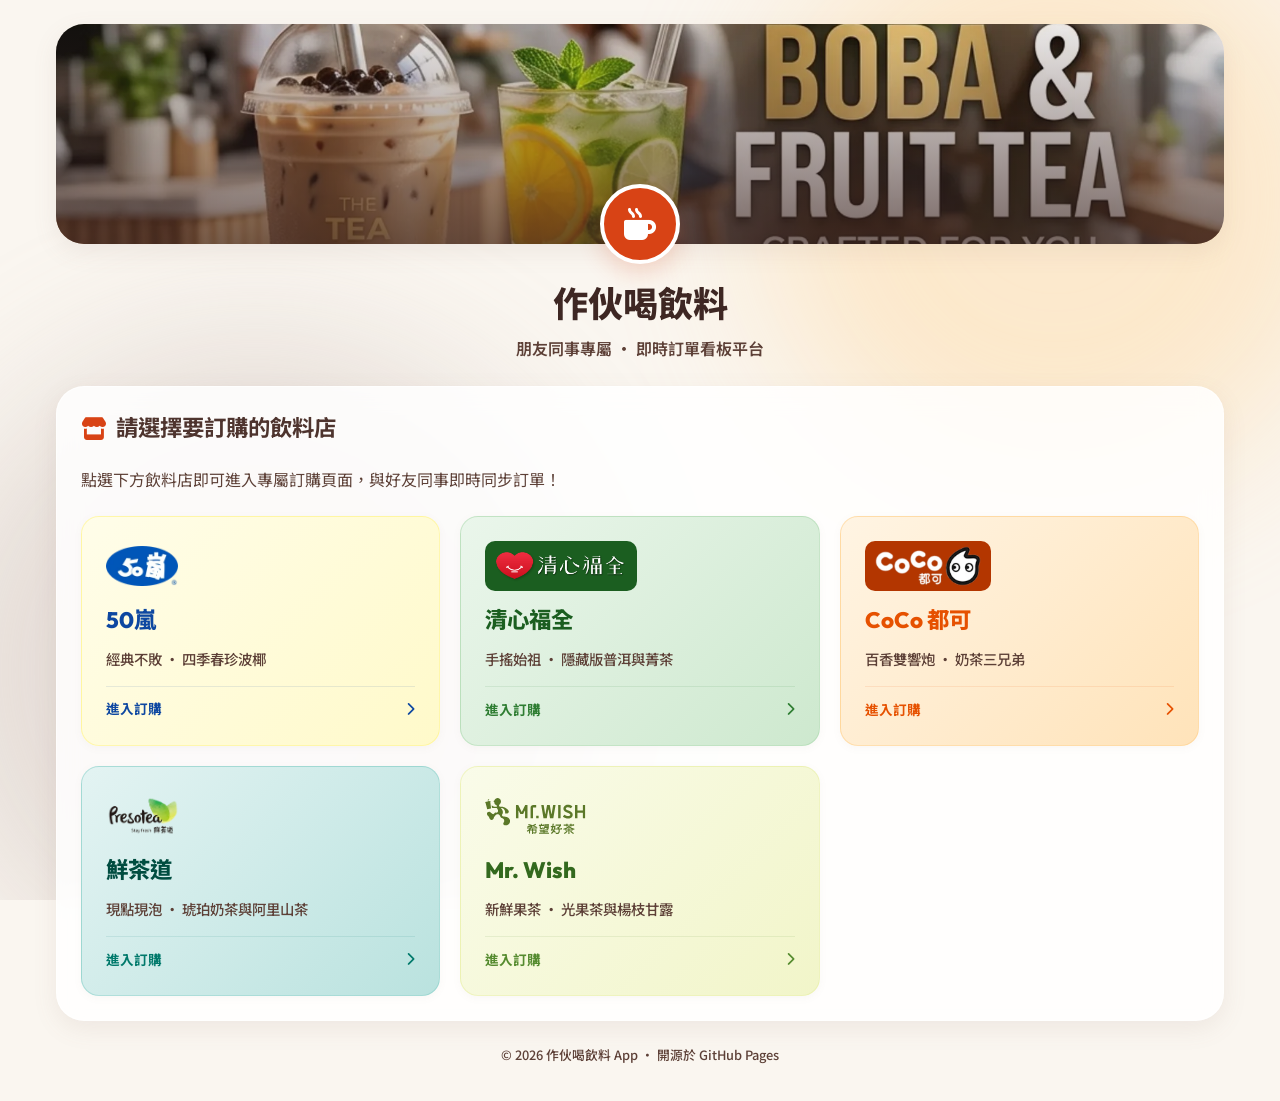
==== commit 84ac0b00: "feat: 店家 logo 混合處理、圖片集中至 images/ logo 呈現方式 - 50嵐、鮮茶道、Mr. Wish 為深色圖案，改為無框透明底 - CoCo、清心福全的 logo 是白色圖案（" ====
--- a/index.html
+++ b/index.html
@@ -11,12 +11,12 @@
   <meta property="og:description" content="選擇飲料店、輸入姓名與冰度甜度，即時連線看板讓所有人看到目前訂購情形，快來一起訂飲料吧！">
   <meta property="og:type" content="website">
   <meta property="og:url" content="https://changyiwu.github.io/drink-ordering-gh/">
-  <meta property="og:image" content="https://changyiwu.github.io/drink-ordering-gh/drink_banner_og.jpg">
+  <meta property="og:image" content="https://changyiwu.github.io/drink-ordering-gh/images/drink_banner_og.jpg">
   <meta property="og:image:width" content="1200">
   <meta property="og:image:height" content="630">
 
   <!-- Favicon & 行動瀏覽器主題色 -->
-  <link rel="icon" href="favicon.svg" type="image/svg+xml">
+  <link rel="icon" href="images/favicon.svg" type="image/svg+xml">
   <meta name="theme-color" content="#D84315">
 
   <!-- Noto Sans TC & Outfit Google Fonts -->
@@ -42,8 +42,8 @@
     <header class="app-header">
       <div class="banner-wrapper">
         <picture>
-          <source srcset="drink_banner.webp" type="image/webp">
-          <img src="drink_banner.jpg" alt="美味茶飲橫幅" class="header-banner" width="1600" height="800" fetchpriority="high">
+          <source srcset="images/drink_banner.webp" type="image/webp">
+          <img src="images/drink_banner.jpg" alt="美味茶飲橫幅" class="header-banner" width="1600" height="800" fetchpriority="high">
         </picture>
         <div class="banner-overlay"></div>
       </div>
@@ -62,7 +62,7 @@
         <div class="shop-grid">
           <a href="shop.html?shop=50lan" class="shop-card theme-50lan">
             <div class="shop-card-content">
-              <div class="shop-logo"><img src="logo_50lan.webp" alt="50嵐" loading="lazy"></div>
+              <div class="shop-logo"><img src="images/logo_50lan.webp" alt="50嵐" loading="lazy"></div>
               <h3>50嵐</h3>
               <p>經典不敗 ‧ 四季春珍波椰</p>
             </div>
@@ -73,7 +73,7 @@
 
           <a href="shop.html?shop=chingshin" class="shop-card theme-chingshin">
             <div class="shop-card-content">
-              <div class="shop-logo"><img src="logo_chingshin.png" alt="清心福全" loading="lazy"></div>
+              <div class="shop-logo"><img src="images/logo_chingshin.png" alt="清心福全" loading="lazy"></div>
               <h3>清心福全</h3>
               <p>手搖始祖 ‧ 隱藏版普洱與菁茶</p>
             </div>
@@ -84,7 +84,7 @@
 
           <a href="shop.html?shop=coco" class="shop-card theme-coco">
             <div class="shop-card-content">
-              <div class="shop-logo"><img src="logo_coco.webp" alt="CoCo 都可" loading="lazy"></div>
+              <div class="shop-logo"><img src="images/logo_coco.webp" alt="CoCo 都可" loading="lazy"></div>
               <h3>CoCo 都可</h3>
               <p>百香雙響炮 ‧ 奶茶三兄弟</p>
             </div>
@@ -95,7 +95,7 @@
 
           <a href="shop.html?shop=presotea" class="shop-card theme-presotea">
             <div class="shop-card-content">
-              <div class="shop-logo"><img src="logo_presotea.webp" alt="鮮茶道" loading="lazy"></div>
+              <div class="shop-logo"><img src="images/logo_presotea.webp" alt="鮮茶道" loading="lazy"></div>
               <h3>鮮茶道</h3>
               <p>現點現泡 ‧ 琥珀奶茶與阿里山茶</p>
             </div>
@@ -106,7 +106,7 @@
 
           <a href="shop.html?shop=mrwish" class="shop-card theme-mrwish">
             <div class="shop-card-content">
-              <div class="shop-logo"><img src="logo_mrwish.svg" alt="Mr. Wish" loading="lazy"></div>
+              <div class="shop-logo"><img src="images/logo_mrwish.svg" alt="Mr. Wish" loading="lazy"></div>
               <h3>Mr. Wish</h3>
               <p>新鮮果茶 ‧ 光果茶與楊枝甘露</p>
             </div>
--- a/styles.css
+++ b/styles.css
@@ -1188,20 +1188,53 @@
    各 .theme-* 為 .shop-logo 設定的底色。本區塊必須放在主題定義之後，
    兩者特異度相同（0,2,0），靠出現順序決勝。 */
 .shop-card .shop-logo {
-  width: auto;
-  min-width: 44px;
-  max-width: 132px;
-  height: 44px;
-  padding: 5px 10px;
-  background-color: #FFFFFF;
-  border: 1px solid rgba(0, 0, 0, 0.06);
+  /* fit-content 而非 auto：容器 width:auto 搭配子圖的百分比約束會形成循環依賴，
+     瀏覽器改以圖片原生寬度計算，導致容器固定在 max-width 而非貼合圖片。
+     尺寸約束因此改放在 img 上，容器只負責貼合。 */
+  width: fit-content;
+  min-width: 0;
+  max-width: none;
+  height: auto;
+  /* 五家 logo 比例不一（1.8:1 ~ 4.2:1），統一佔位高度才能讓各卡片的
+     店名與說明文字落在同一水平線上 */
+  min-height: 50px;
+  padding: 0;
+  /* 父層是 column flex，預設 stretch 會讓 logo 置中、與卡片文字左對齊不一致 */
+  align-self: flex-start;
+  justify-content: flex-start;
+  /* 無框透明底：必須顯式指定，否則會露出各 .theme-* 為 .shop-logo 設的底色 */
+  background-color: transparent;
+  border: none;
+  border-radius: 0;
+  box-shadow: none;
 }
 
 .shop-card .shop-logo img {
   display: block;
+  /* width 與 height 皆為 auto，讓 max-* 在維持比例的前提下決定最終尺寸 */
   width: auto;
   height: auto;
-  max-width: 100%;
-  max-height: 100%;
-  object-fit: contain;
-}
+  max-width: 132px;
+  max-height: 40px;
+}
+
+/* CoCo 與清心福全的 logo 是白色圖案，設計給深色底使用。放在淺色卡片上會消失
+   （實測 CoCo 有 71% 的圖案像素融入背景，清心福全 23% 消失、19% 偏淡），
+   放白底同樣無效——白字配白底更糟。因此這兩家改給主題深色底，其餘三家維持透明。
+
+   色碼直接寫死而非用 var(--primary-dark)：主題變數定義在 body.theme-* 上，
+   但首頁 body 沒有主題 class（class 在卡片本身），變數會取到 :root 的預設值。
+   選擇器用 .shop-card.theme-x（0,3,0）確保勝過上方的 .shop-card .shop-logo。 */
+.shop-card.theme-coco .shop-logo,
+.shop-card.theme-chingshin .shop-logo {
+  padding: 5px 10px;
+  border-radius: 10px;
+}
+
+.shop-card.theme-coco .shop-logo {
+  background-color: #B33600;
+}
+
+.shop-card.theme-chingshin .shop-logo {
+  background-color: #1B5E20;
+}
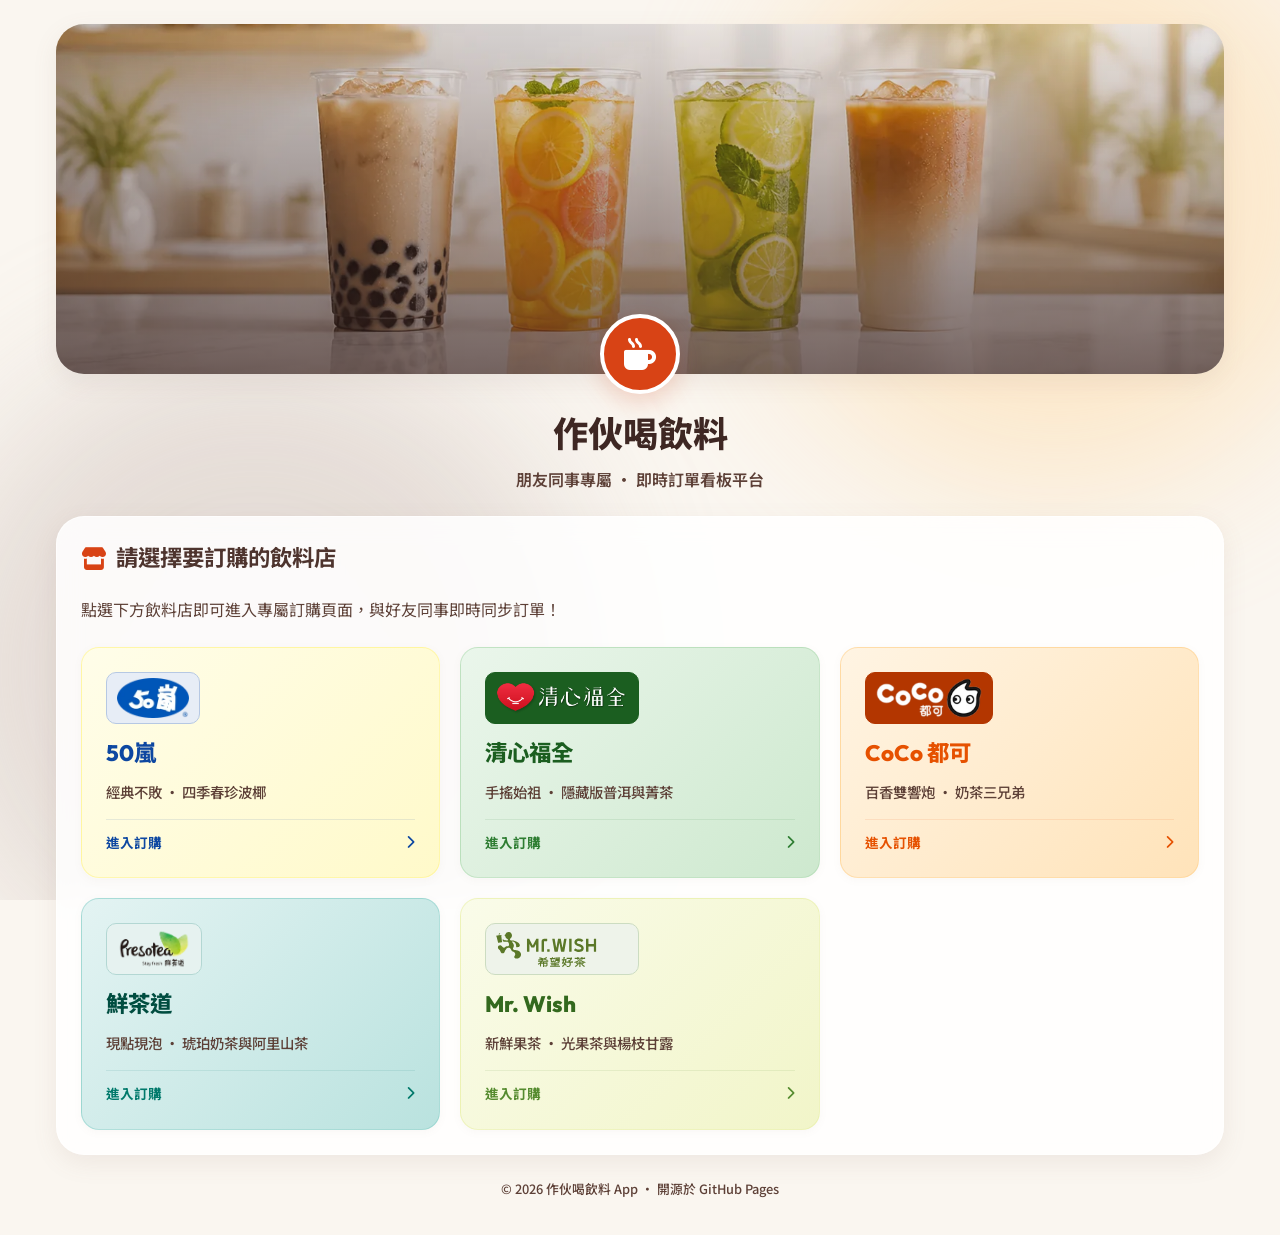
==== commit 95f5ffeb: "換新的頁首 banner：四杯飲料完整入鏡，不再被裁切 以 agent-draw（gpt-image-2）重生 banner，prompt 指定杯體只佔畫面高度 一半、上下留白，再以杯體中心裁成 16" ====
--- a/index.html
+++ b/index.html
@@ -43,7 +43,7 @@
       <div class="banner-wrapper">
         <picture>
           <source srcset="images/drink_banner.webp" type="image/webp">
-          <img src="images/drink_banner.jpg" alt="美味茶飲橫幅" class="header-banner" width="1600" height="800" fetchpriority="high">
+          <img src="images/drink_banner.jpg" alt="美味茶飲橫幅" class="header-banner" width="1600" height="480" fetchpriority="high">
         </picture>
         <div class="banner-overlay"></div>
       </div>
--- a/styles.css
+++ b/styles.css
@@ -116,9 +116,11 @@
   position: relative;
 }
 
+/* 高度由長寬比決定而非寫死：banner 圖本身就是 10:3，比例對齊後 object-fit: cover
+   不會再裁掉上下，四杯飲料才能完整入鏡。改回固定高度會讓杯口與杯底被切掉。 */
 .banner-wrapper {
   width: 100%;
-  height: 220px;
+  aspect-ratio: 10 / 3;
   border-radius: var(--radius-lg);
   overflow: hidden;
   position: relative;
@@ -750,6 +752,36 @@
   display: none !important;
 }
 
+/* 離線示範模式橫幅：只在本機出現，刻意用虛線邊框與站內配色區隔，
+   避免被誤認為正式站的一般提示 */
+.demo-banner {
+  display: flex;
+  align-items: baseline;
+  flex-wrap: wrap;
+  gap: 4px 10px;
+  margin-bottom: 16px;
+  padding: 12px 18px;
+  border: 2px dashed #B45309;
+  border-radius: var(--radius-sm);
+  background: #FEF3C7;
+  color: #7C2D12; /* 對比 #FEF3C7 約 9.6:1 */
+  font-size: 0.9rem;
+  line-height: 1.5;
+}
+
+.demo-banner strong {
+  font-weight: 800;
+  white-space: nowrap;
+}
+
+.demo-banner code {
+  padding: 1px 6px;
+  border-radius: 4px;
+  background: rgba(180, 83, 9, 0.18);
+  font-family: ui-monospace, SFMono-Regular, Menlo, monospace;
+  font-weight: 700;
+}
+
 /* Responsive Table Layout for In-App Mobile Browsers */
 @media (max-width: 650px) {
   .orders-table-header {
@@ -1184,9 +1216,9 @@
 
 /* ── 店家卡片品牌 logo ──────────────────────────────────────────
    卡片改用真實品牌 logo（橫式，比例 1.8:1 ~ 4.2:1），取代原本的
-   FontAwesome 通用圖示。白底讓各品牌配色都能正確呈現，因此需覆蓋
-   各 .theme-* 為 .shop-logo 設定的底色。本區塊必須放在主題定義之後，
-   兩者特異度相同（0,2,0），靠出現順序決勝。 */
+   FontAwesome 通用圖示。五家皆以主題色徽章呈現，底色深淺依 logo 本身
+   的明暗決定（見下方各主題規則）。本區塊必須放在主題定義之後，
+   與 .theme-* .shop-logo 特異度相同（0,2,0），靠出現順序決勝。 */
 .shop-card .shop-logo {
   /* fit-content 而非 auto：容器 width:auto 搭配子圖的百分比約束會形成循環依賴，
      瀏覽器改以圖片原生寬度計算，導致容器固定在 max-width 而非貼合圖片。
@@ -1196,16 +1228,19 @@
   max-width: none;
   height: auto;
   /* 五家 logo 比例不一（1.8:1 ~ 4.2:1），統一佔位高度才能讓各卡片的
-     店名與說明文字落在同一水平線上 */
-  min-height: 50px;
-  padding: 0;
+     店名與說明文字落在同一水平線上。
+     52 = 圖片上限 40 + 上下 padding 10 + 上下邊框 2（box-sizing 為
+     border-box，min-height 含邊框）。設 50 會讓高圖的卡片撐到 52 而錯位。 */
+  min-height: 52px;
+  padding: 5px 10px;
   /* 父層是 column flex，預設 stretch 會讓 logo 置中、與卡片文字左對齊不一致 */
   align-self: flex-start;
   justify-content: flex-start;
-  /* 無框透明底：必須顯式指定，否則會露出各 .theme-* 為 .shop-logo 設的底色 */
+  /* 底色與邊框由各主題指定；此處顯式歸零，否則會露出 .theme-* 原本為
+     .shop-logo 設的底色。border 保留 1px 透明以維持各卡片尺寸一致。 */
   background-color: transparent;
-  border: none;
-  border-radius: 0;
+  border: 1px solid transparent;
+  border-radius: 10px;
   box-shadow: none;
 }
 
@@ -1218,23 +1253,40 @@
   max-height: 40px;
 }
 
-/* CoCo 與清心福全的 logo 是白色圖案，設計給深色底使用。放在淺色卡片上會消失
-   （實測 CoCo 有 71% 的圖案像素融入背景，清心福全 23% 消失、19% 偏淡），
-   放白底同樣無效——白字配白底更糟。因此這兩家改給主題深色底，其餘三家維持透明。
-
-   色碼直接寫死而非用 var(--primary-dark)：主題變數定義在 body.theme-* 上，
+/* 各店徽章底色：依 logo 圖案本身的明暗決定深淺，不是為了視覺一致而統一。
+
+   深色徽章 —— CoCo 與清心福全的 logo 是白色圖案，設計給深色底使用。
+   放在淺色卡片上會消失（實測 CoCo 有 71% 的圖案像素融入背景，
+   清心福全 23% 消失、19% 偏淡），放白底同樣無效，白字配白底更糟。
+
+   淺色徽章 —— 50嵐、鮮茶道、Mr. Wish 是深色圖案，配主題淺色底可讀性良好
+   （消失比例 0–6%）。但卡片本身也是同色系淺色調，填色與卡片的對比僅
+   1.01–1.15，徽章形狀主要靠邊框界定，因此邊框不可省略。
+
+   色碼直接寫死而非用 var(--primary-*)：主題變數定義在 body.theme-* 上，
    但首頁 body 沒有主題 class（class 在卡片本身），變數會取到 :root 的預設值。
    選擇器用 .shop-card.theme-x（0,3,0）確保勝過上方的 .shop-card .shop-logo。 */
-.shop-card.theme-coco .shop-logo,
-.shop-card.theme-chingshin .shop-logo {
-  padding: 5px 10px;
-  border-radius: 10px;
-}
-
 .shop-card.theme-coco .shop-logo {
   background-color: #B33600;
+  border-color: #B33600;
 }
 
 .shop-card.theme-chingshin .shop-logo {
   background-color: #1B5E20;
-}
+  border-color: #1B5E20;
+}
+
+.shop-card.theme-50lan .shop-logo {
+  background-color: #E7EDF6;
+  border-color: #B6C8E3;
+}
+
+.shop-card.theme-presotea .shop-logo {
+  background-color: #E6F2F0;
+  border-color: #B3D7D3;
+}
+
+.shop-card.theme-mrwish .shop-logo {
+  background-color: #EEF3EA;
+  border-color: #CCDCC1;
+}
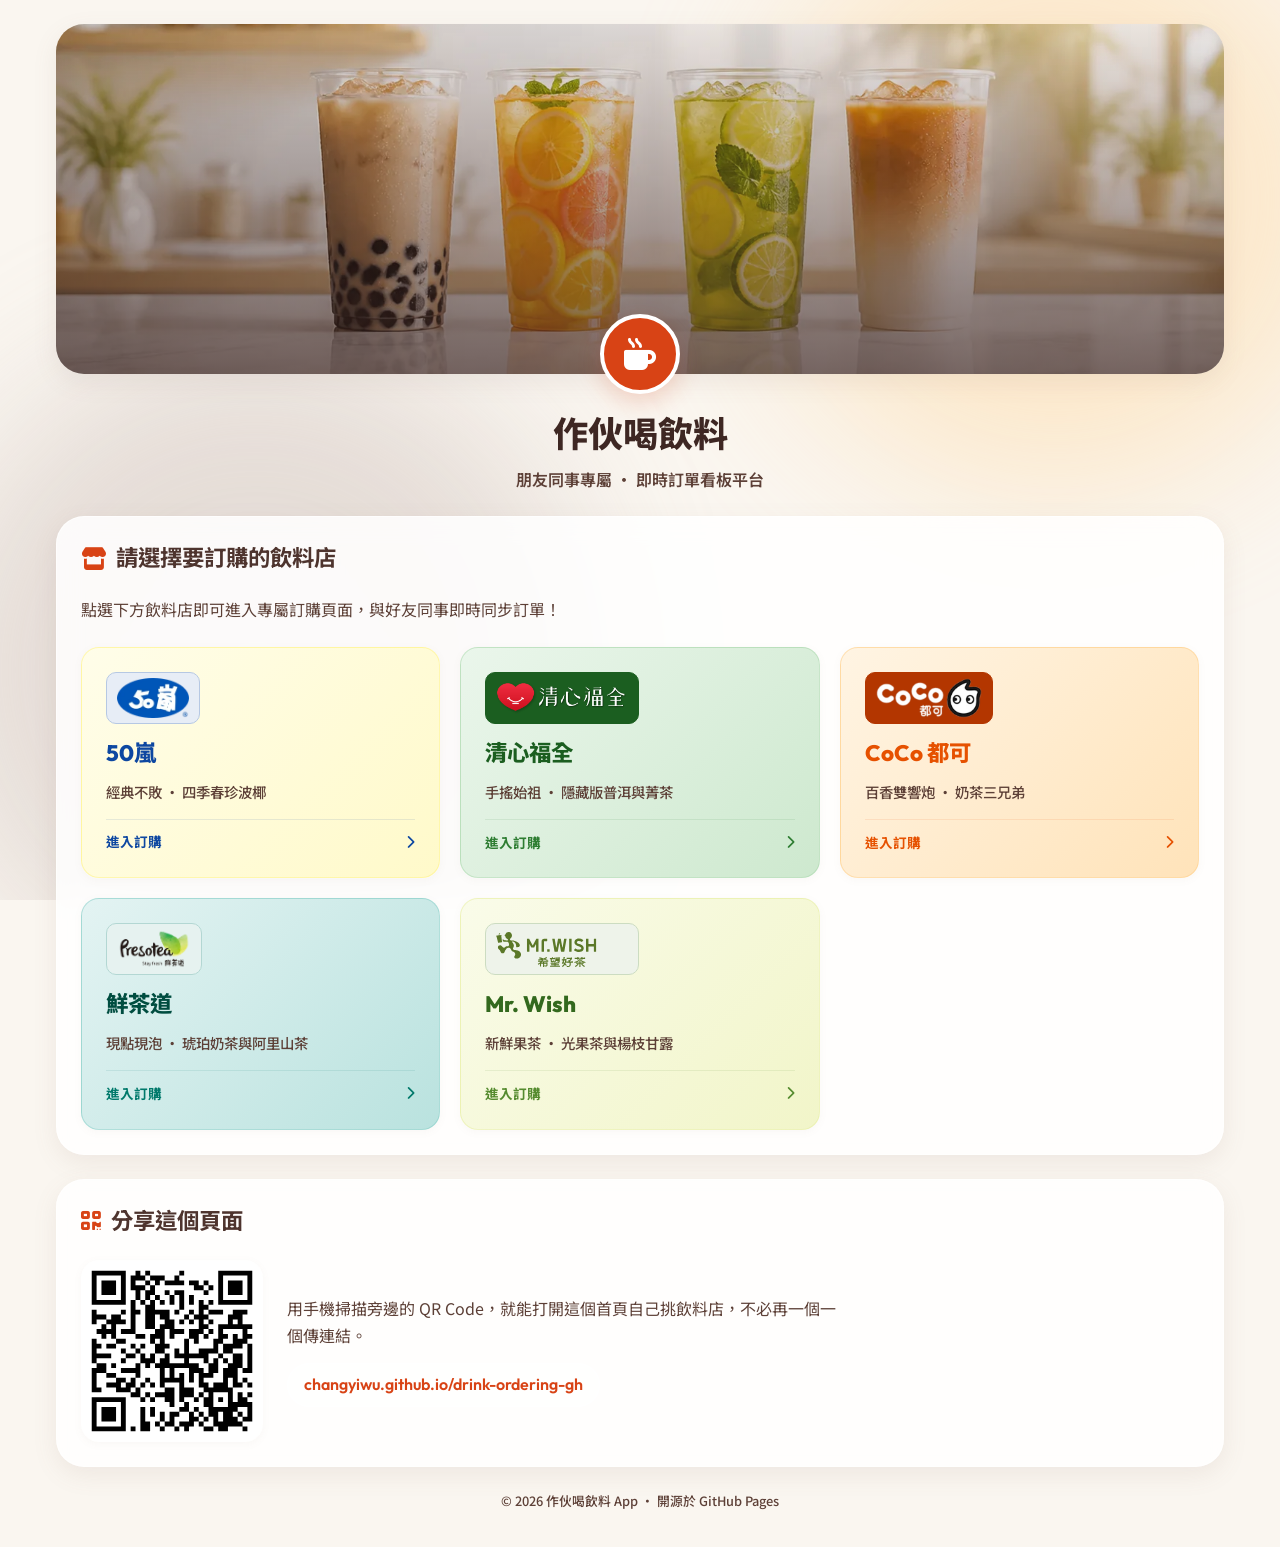
==== commit b3985924: "首頁加上首頁網址的 QR Code 分享區塊 放在店家卡片下方、footer 上方，獨立一張 glass-card。  QR 用離線產生的靜態 SVG，不依賴線上產圖服務——純靜態站不該讓一張圖 的存" ====
--- a/index.html
+++ b/index.html
@@ -116,6 +116,19 @@
           </a>
         </div>
       </section>
+
+      <section class="share-section glass-card" style="grid-column: 1 / -1;">
+        <h2><i class="fa-solid fa-qrcode"></i> 分享這個頁面</h2>
+        <div class="share-content">
+          <div class="share-qr">
+            <img src="images/qr_home.svg" alt="作伙喝飲料首頁 QR Code" width="180" height="180" loading="lazy">
+          </div>
+          <div class="share-text">
+            <p>用手機掃描旁邊的 QR Code，就能打開這個首頁自己挑飲料店，不必再一個一個傳連結。</p>
+            <a class="share-link" href="https://changyiwu.github.io/drink-ordering-gh/">changyiwu.github.io/drink-ordering-gh</a>
+          </div>
+        </div>
+      </section>
     </main>
 
     <footer class="app-footer">
--- a/styles.css
+++ b/styles.css
@@ -270,6 +270,7 @@
 
 input[type="text"],
 input[type="number"],
+input[type="password"],
 select {
   width: 100%;
   padding: 12px 16px;
@@ -285,6 +286,7 @@
 
 input[type="text"]:focus,
 input[type="number"]:focus,
+input[type="password"]:focus,
 select:focus {
   border-color: var(--input-focus-border);
   box-shadow: 0 0 0 4px var(--primary-glow);
@@ -1158,13 +1160,183 @@
   border-top: 1.5px solid rgba(224, 212, 195, 0.6);
 }
 
+/* ── 主揪人專區 ────────────────────────────────────────────────
+   未登入時只露出一顆低調的登入鈕；登入成功後才展開清除工具。
+   清除全部訂單是不可逆動作，入口刻意不讓一般訂購者看到。 */
+.host-zone {
+  display: flex;
+  flex-direction: column;
+  align-items: flex-end;
+  gap: 12px;
+  margin-top: 16px;
+}
+
+.host-login-btn {
+  background-color: transparent;
+  color: var(--text-muted);
+  border: 1px solid var(--input-border);
+  padding: 8px 16px;
+  border-radius: 20px;
+  font-family: var(--font-main);
+  font-size: 0.9rem;
+  font-weight: 700;
+  cursor: pointer;
+  display: inline-flex;
+  align-items: center;
+  gap: 8px;
+  transition: var(--transition-smooth);
+}
+
+.host-login-btn:hover {
+  background-color: var(--primary-color);
+  border-color: var(--primary-color);
+  color: #FFFFFF;
+  transform: translateY(-1px);
+}
+
+.host-login-btn:active {
+  transform: translateY(0);
+}
+
+.host-tools {
+  display: flex;
+  flex-wrap: wrap;
+  align-items: center;
+  justify-content: flex-end;
+  gap: 10px 16px;
+  width: 100%;
+  padding: 12px 16px;
+  border: 1px solid var(--input-border);
+  border-radius: var(--radius-sm);
+  background-color: rgba(255, 255, 255, 0.45);
+}
+
+.host-status {
+  display: inline-flex;
+  align-items: center;
+  gap: 8px;
+  margin-right: auto;
+  font-size: 0.9rem;
+  font-weight: 700;
+  color: var(--primary-color);
+}
+
+/* 窄螢幕會換行，靠右對齊才不會與上方的登入狀態列錯開 */
+.host-actions {
+  display: flex;
+  flex-wrap: wrap;
+  justify-content: flex-end;
+  gap: 10px;
+}
+
+/* 主揪人的按鈕都是誤觸代價高的操作，撐到 44px 觸控目標 */
+.host-login-btn,
+.host-logout-btn,
+.host-actions .clear-btn {
+  min-height: 44px;
+}
+
+.host-logout-btn {
+  background-color: transparent;
+  color: var(--text-muted);
+  border: 1px solid var(--input-border);
+  padding: 8px 16px;
+  border-radius: 20px;
+  font-family: var(--font-main);
+  font-size: 0.9rem;
+  font-weight: 700;
+  cursor: pointer;
+  display: inline-flex;
+  align-items: center;
+  gap: 8px;
+  transition: var(--transition-smooth);
+}
+
+.host-logout-btn:hover {
+  background-color: rgba(0, 0, 0, 0.06);
+  color: var(--text-main);
+}
+
+/* 登入視窗 */
+.modal-overlay {
+  position: fixed;
+  inset: 0;
+  z-index: 1000;
+  display: flex;
+  align-items: center;
+  justify-content: center;
+  padding: 20px;
+  background-color: rgba(30, 20, 10, 0.55);
+  backdrop-filter: blur(4px);
+  -webkit-backdrop-filter: blur(4px);
+}
+
+.modal-card {
+  position: relative;
+  width: 100%;
+  max-width: 380px;
+  padding: 28px 24px 24px;
+  border-radius: var(--radius-lg);
+  /* 不透明白底：底下是模糊過的頁面，半透明會讓密碼欄的對比不足 */
+  background-color: #FFFFFF;
+  box-shadow: var(--shadow-lg);
+  animation: modalPopIn 0.25s cubic-bezier(0.175, 0.885, 0.32, 1.275);
+}
+
+.modal-card h2 {
+  font-family: var(--font-display);
+  font-size: 1.25rem;
+  color: var(--accent-color);
+  display: flex;
+  align-items: center;
+  gap: 10px;
+  margin-bottom: 8px;
+}
+
+.modal-card h2 i {
+  color: var(--primary-color);
+}
+
+.modal-desc {
+  font-size: 0.88rem;
+  line-height: 1.6;
+  color: var(--text-muted);
+  margin-bottom: 20px;
+}
+
+/* 44px 觸控目標；圖示本身只有 16px，靠 padding 撐開 */
+.modal-close {
+  position: absolute;
+  top: 8px;
+  right: 8px;
+  width: 44px;
+  height: 44px;
+  border: none;
+  border-radius: 50%;
+  background-color: transparent;
+  color: var(--text-muted);
+  font-size: 1.1rem;
+  cursor: pointer;
+  transition: var(--transition-smooth);
+}
+
+.modal-close:hover {
+  background-color: rgba(0, 0, 0, 0.06);
+  color: var(--text-main);
+}
+
+@keyframes modalPopIn {
+  from {
+    opacity: 0;
+    transform: translateY(12px) scale(0.97);
+  }
+  to {
+    opacity: 1;
+    transform: translateY(0) scale(1);
+  }
+}
+
 /* Clear All Button */
-.clear-btn-container {
-  display: flex;
-  justify-content: flex-end;
-  margin-top: 16px;
-}
-
 .clear-btn {
   background-color: rgba(198, 40, 40, 0.1);
   color: #C62828;
@@ -1290,3 +1462,78 @@
   background-color: #EEF3EA;
   border-color: #CCDCC1;
 }
+
+/* 首頁分享區塊：QR Code ＋ 網址
+
+   QR Code 是離線產生的靜態 SVG（images/qr_home.svg），不依賴任何線上
+   產圖服務，斷網或第三方服務停用都不影響。圖內自帶白底與 2 模組的
+   靜區（quiet zone），因此外層不需要再補白色 padding；深色底或未來
+   改深色主題時掃描仍然有效。
+
+   網址若改變，QR 圖必須重新產生（見 README 的產生指令），
+   同時更新下方 .share-link 的 href 與顯示文字。 */
+.share-section .share-content {
+  display: flex;
+  align-items: center;
+  gap: 24px;
+  flex-wrap: wrap;
+}
+
+.share-qr {
+  flex: 0 0 auto;
+  line-height: 0;
+  border-radius: var(--radius-md);
+  border: 1px solid var(--card-border);
+  box-shadow: var(--shadow-sm);
+  overflow: hidden;
+}
+
+.share-qr img {
+  display: block;
+  width: 180px;
+  height: 180px;
+}
+
+.share-text {
+  flex: 1 1 240px;
+  /* 卡片橫跨整個版面（首頁最寬約 1170px），不設上限的話說明文字會被拉成
+     單行 900px，一行掃過去太長；限制在易讀的行寬。min-width: 0 讓長網址
+     在 flex 子項裡能正常換行而不是撐開容器。 */
+  max-width: 560px;
+  min-width: 0;
+}
+
+.share-text p {
+  color: var(--text-muted);
+  font-size: 1rem;
+  line-height: 1.7;
+  margin-bottom: 14px;
+}
+
+.share-link {
+  display: inline-block;
+  /* 網址較長，窄螢幕允許在任意字元換行，避免撐破卡片 */
+  word-break: break-all;
+  font-family: var(--font-display);
+  font-weight: 600;
+  color: var(--primary-color);
+  text-decoration: none;
+  background: rgba(255, 255, 255, 0.55);
+  border: 1px solid var(--card-border);
+  border-radius: 30px;
+  padding: 8px 16px;
+  transition: var(--transition-smooth);
+}
+
+.share-link:hover {
+  color: var(--primary-dark);
+  border-color: var(--primary-light);
+  box-shadow: var(--shadow-sm);
+}
+
+@media (max-width: 560px) {
+  .share-section .share-content {
+    flex-direction: column;
+    align-items: flex-start;
+  }
+}
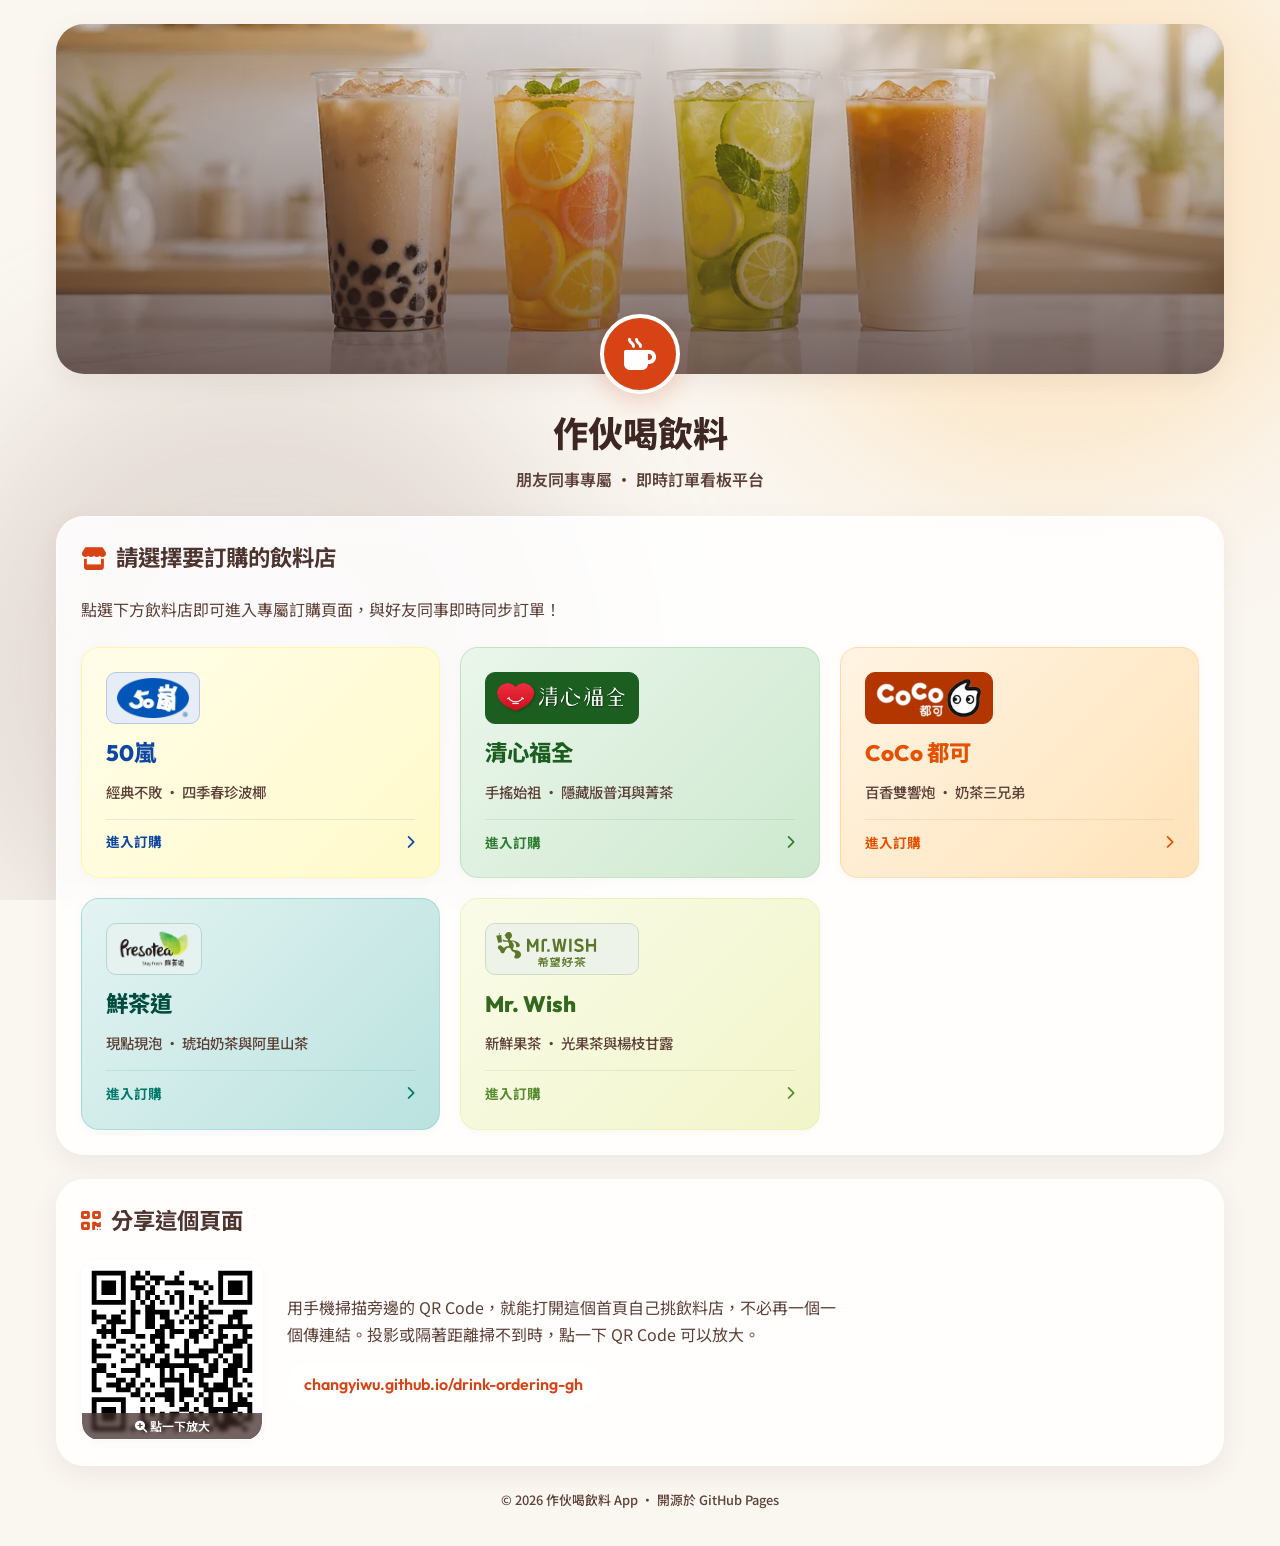
==== commit a6f7f36c: "QR Code 點一下可放大 QR 從 div 改成 button，點擊開啟原生 <dialog>。用原生元素而不是自刻 overlay：Esc 關閉、焦點鎖在對話框內、關閉後焦點退回原按鈕、背景 i" ====
--- a/index.html
+++ b/index.html
@@ -120,11 +120,12 @@
       <section class="share-section glass-card" style="grid-column: 1 / -1;">
         <h2><i class="fa-solid fa-qrcode"></i> 分享這個頁面</h2>
         <div class="share-content">
-          <div class="share-qr">
+          <button type="button" class="share-qr" id="qrZoomBtn" aria-label="放大 QR Code">
             <img src="images/qr_home.svg" alt="作伙喝飲料首頁 QR Code" width="180" height="180" loading="lazy">
-          </div>
+            <span class="share-qr-hint"><i class="fa-solid fa-magnifying-glass-plus"></i> 點一下放大</span>
+          </button>
           <div class="share-text">
-            <p>用手機掃描旁邊的 QR Code，就能打開這個首頁自己挑飲料店，不必再一個一個傳連結。</p>
+            <p>用手機掃描旁邊的 QR Code，就能打開這個首頁自己挑飲料店，不必再一個一個傳連結。投影或隔著距離掃不到時，點一下 QR Code 可以放大。</p>
             <a class="share-link" href="https://changyiwu.github.io/drink-ordering-gh/">changyiwu.github.io/drink-ordering-gh</a>
           </div>
         </div>
@@ -135,5 +136,37 @@
       <p>© 2026 作伙喝飲料 App · 開源於 GitHub Pages</p>
     </footer>
   </div>
+
+  <!-- QR Code 放大檢視。用原生 <dialog>：Esc 關閉、焦點鎖在對話框內、
+       背景 inert 都由瀏覽器處理，不必自己實作。 -->
+  <dialog class="qr-dialog" id="qrDialog" aria-label="放大的 QR Code">
+    <button type="button" class="qr-dialog-close" id="qrDialogClose" aria-label="關閉">
+      <i class="fa-solid fa-xmark"></i>
+    </button>
+    <img src="images/qr_home.svg" alt="作伙喝飲料首頁 QR Code" width="380" height="380">
+    <p class="qr-dialog-url">changyiwu.github.io/drink-ordering-gh</p>
+  </dialog>
+
+  <script>
+    (function () {
+      var dialog = document.getElementById('qrDialog');
+      var openBtn = document.getElementById('qrZoomBtn');
+      var closeBtn = document.getElementById('qrDialogClose');
+      if (!dialog || !openBtn || !closeBtn || !dialog.showModal) return;
+
+      openBtn.addEventListener('click', function () { dialog.showModal(); });
+      closeBtn.addEventListener('click', function () { dialog.close(); });
+
+      // 點背景關閉。判斷用座標而不是 event.target === dialog：
+      // ::backdrop 的點擊會冒泡成 dialog 自身的事件，但點在 dialog 的
+      // padding 上 target 同樣是 dialog，只比對 target 會連點卡片留白都關掉。
+      dialog.addEventListener('click', function (event) {
+        var box = dialog.getBoundingClientRect();
+        var outside = event.clientX < box.left || event.clientX > box.right ||
+                      event.clientY < box.top || event.clientY > box.bottom;
+        if (outside) dialog.close();
+      });
+    })();
+  </script>
 </body>
 </html>
--- a/styles.css
+++ b/styles.css
@@ -1479,19 +1479,134 @@
   flex-wrap: wrap;
 }
 
+/* QR 用 <button> 而不是 <div>：點一下會放大，本來就是一個動作。
+   button 自帶鍵盤焦點、Enter／Space 觸發與 role，不必補 tabindex 與
+   keydown 處理。代價是要清掉瀏覽器預設的 appearance／背景／邊框。 */
 .share-qr {
   flex: 0 0 auto;
-  line-height: 0;
+  display: block;
+  padding: 0;
+  font: inherit;
+  color: inherit;
+  background: none;
+  appearance: none;
+  -webkit-appearance: none;
+  cursor: zoom-in;
   border-radius: var(--radius-md);
   border: 1px solid var(--card-border);
   box-shadow: var(--shadow-sm);
   overflow: hidden;
+  transition: var(--transition-smooth);
+}
+
+.share-qr:hover {
+  border-color: var(--primary-light);
+  box-shadow: var(--shadow-md);
+  transform: translateY(-2px);
+}
+
+.share-qr:focus-visible {
+  outline: 3px solid var(--primary-color);
+  outline-offset: 3px;
 }
 
 .share-qr img {
   display: block;
   width: 180px;
   height: 180px;
+}
+
+/* 提示條疊在 QR 下緣。放在圖上而不是圖下方，是為了不改變按鈕的外框尺寸——
+   QR 的靜區在圖片最下方兩個模組，蓋住不影響掃描。 */
+.share-qr-hint {
+  display: block;
+  margin-top: -28px;
+  position: relative;
+  padding: 5px 0;
+  font-size: 0.75rem;
+  font-weight: 600;
+  line-height: 1.4;
+  color: #FFFFFF;
+  background: rgba(62, 39, 35, 0.72);
+  backdrop-filter: blur(2px);
+  -webkit-backdrop-filter: blur(2px);
+}
+
+/* QR 放大對話框 */
+.qr-dialog {
+  /* 必寫。原生 dialog 靠 UA 樣式的 margin: auto 置中，但本檔開頭的
+     `* { margin: 0 }` reset 選擇器權重贏過 UA 樣式，不補回來會黏在左上角。 */
+  margin: auto;
+  padding: 24px;
+  border: 1px solid var(--card-border);
+  border-radius: var(--radius-lg);
+  background: var(--bg-primary);
+  box-shadow: var(--shadow-lg);
+  text-align: center;
+  /* 手機直向時 min() 讓圖片吃滿可用寬度，桌機則停在 380px */
+  max-width: min(92vw, 428px);
+}
+
+.qr-dialog::backdrop {
+  background: rgba(62, 39, 35, 0.55);
+  backdrop-filter: blur(4px);
+  -webkit-backdrop-filter: blur(4px);
+}
+
+.qr-dialog img {
+  display: block;
+  /* 寬度交給對話框的 max-width 收斂，避免 img 與 dialog 各算一次 vw
+     而差幾 px 造成溢出。QR 是正方形，所以用 60vh 當寬度上限就等於
+     限制了高度——橫向持機時對話框才不會超出畫面。 */
+  width: 100%;
+  max-width: min(380px, 60vh);
+  height: auto;
+  border-radius: var(--radius-sm);
+}
+
+/* 窄螢幕縮小留白，把省下的寬度全給 QR——放大的用意就是離遠一點也掃得到 */
+@media (max-width: 480px) {
+  .qr-dialog {
+    padding: 16px;
+    max-width: 96vw;
+  }
+
+  .qr-dialog-close {
+    top: 6px;
+    right: 6px;
+  }
+}
+
+.qr-dialog-url {
+  margin-top: 14px;
+  font-family: var(--font-display);
+  font-size: 0.9rem;
+  font-weight: 600;
+  word-break: break-all;
+  color: var(--text-muted);
+}
+
+.qr-dialog-close {
+  position: absolute;
+  top: 10px;
+  right: 10px;
+  width: 36px;
+  height: 36px;
+  display: flex;
+  align-items: center;
+  justify-content: center;
+  font-size: 1.1rem;
+  color: var(--text-muted);
+  background: rgba(255, 255, 255, 0.8);
+  border: 1px solid var(--card-border);
+  border-radius: 50%;
+  cursor: pointer;
+  transition: var(--transition-fast);
+}
+
+.qr-dialog-close:hover {
+  color: var(--primary-color);
+  border-color: var(--primary-light);
 }
 
 .share-text {
